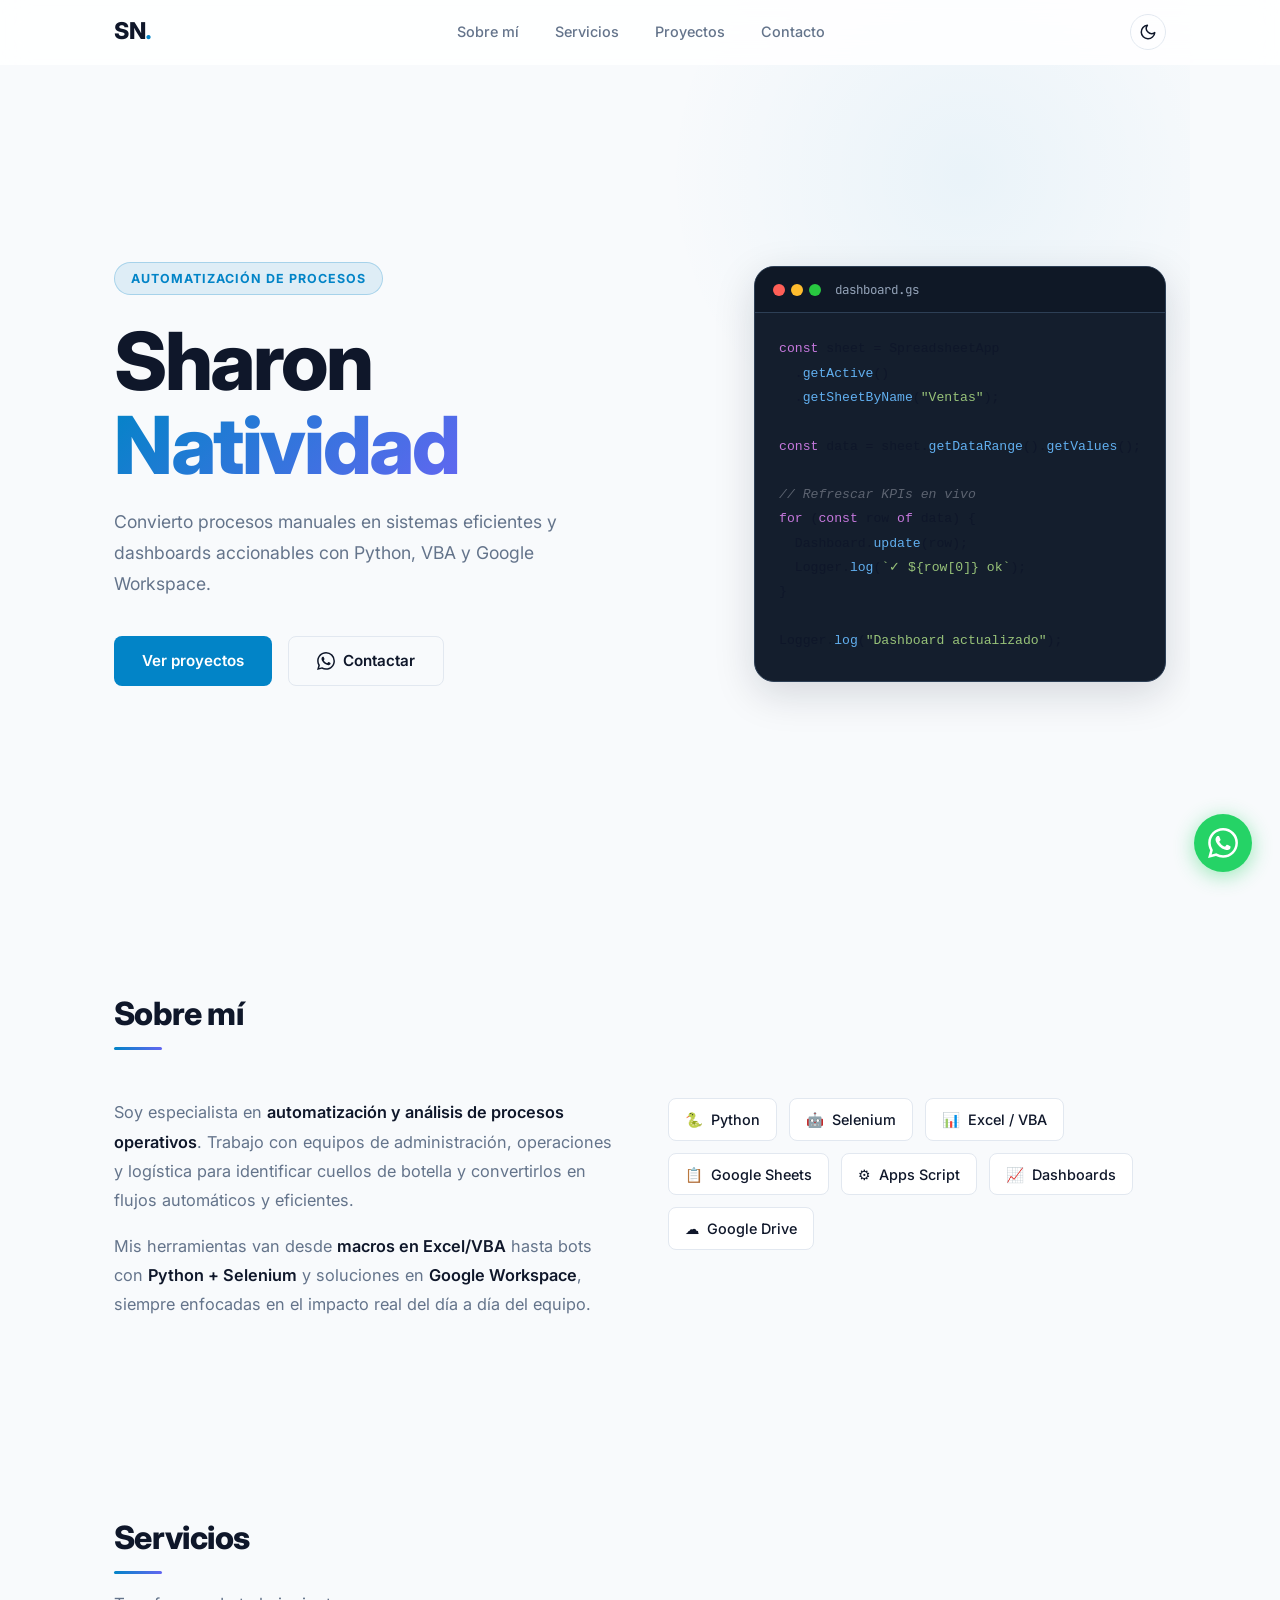
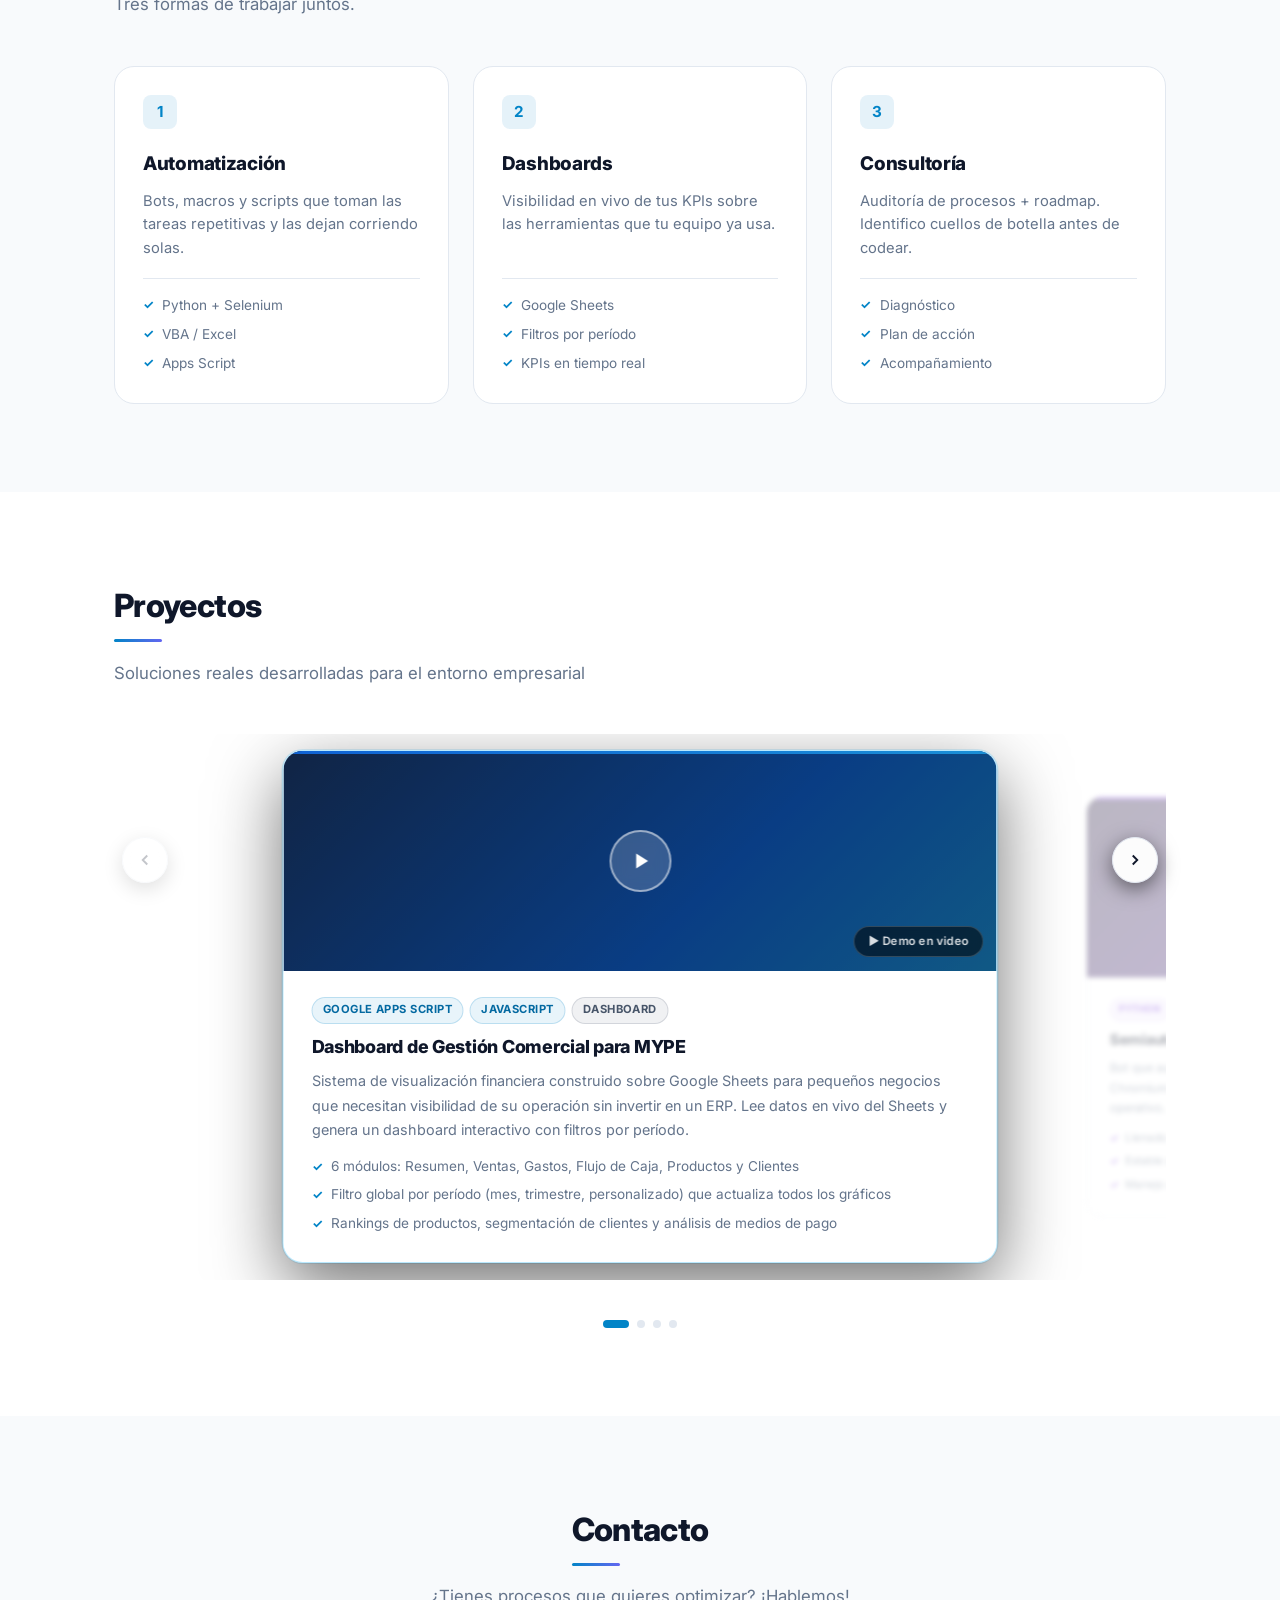
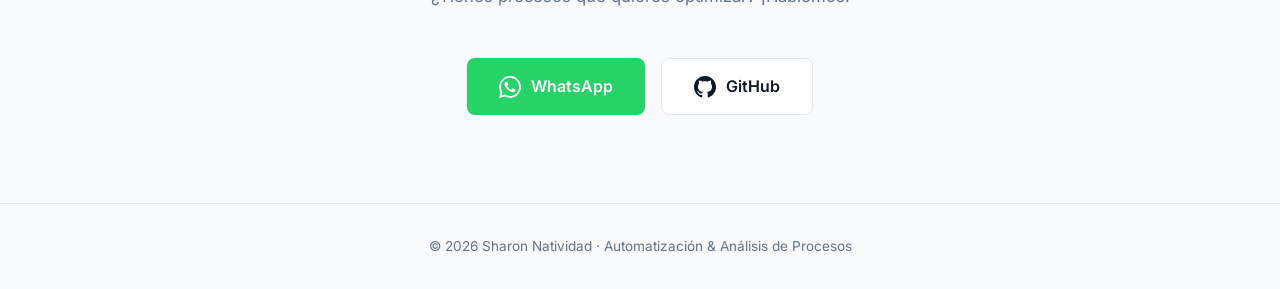
==== index.html @ 4c7e442c "Add light/dark theme toggle and compact 3-card services section - Theme toggle button in navbar with" ====
<!DOCTYPE html>
<html lang="es" data-theme="dark">

<head>
    <meta charset="UTF-8">
    <meta name="viewport" content="width=device-width, initial-scale=1.0">
    <meta name="description" content="Portafolio de Sharon Natividad – Automatización y Análisis de Procesos">
    <title>Sharon Natividad | Automatización &amp; Análisis de Procesos</title>
    <link rel="preconnect" href="https://fonts.googleapis.com">
    <link rel="preconnect" href="https://fonts.gstatic.com" crossorigin>
    <link
        href="https://fonts.googleapis.com/css2?family=Inter:wght@300;400;500;600;700;800&family=JetBrains+Mono:wght@400;500&display=swap"
        rel="stylesheet">
    <link rel="stylesheet" href="styles.css?v=6">
    <script>
        (function () {
            var saved = localStorage.getItem('theme');
            if (saved) document.documentElement.setAttribute('data-theme', saved);
            else if (window.matchMedia('(prefers-color-scheme: light)').matches)
                document.documentElement.setAttribute('data-theme', 'light');
        })();
    </script>
</head>

<body>

    <!-- ===== NAVBAR ===== -->
    <header class="navbar" id="navbar">
        <div class="nav-inner">
            <a href="#" class="nav-brand">SN<span class="accent">.</span></a>
            <nav class="nav-menu" id="navMenu">
                <a href="#sobre-mi" class="nav-link">Sobre mí</a>
                <a href="#servicios" class="nav-link">Servicios</a>
                <a href="#proyectos" class="nav-link">Proyectos</a>
                <a href="#contacto" class="nav-link">Contacto</a>
            </nav>
            <div class="nav-actions">
                <button class="theme-toggle" id="themeToggle" aria-label="Cambiar tema">
                    <svg class="icon-sun" width="18" height="18" viewBox="0 0 24 24" fill="none" stroke="currentColor" stroke-width="2" stroke-linecap="round" stroke-linejoin="round"><circle cx="12" cy="12" r="4"></circle><path d="M12 2v2M12 20v2M4.93 4.93l1.41 1.41M17.66 17.66l1.41 1.41M2 12h2M20 12h2M4.93 19.07l1.41-1.41M17.66 6.34l1.41-1.41"/></svg>
                    <svg class="icon-moon" width="18" height="18" viewBox="0 0 24 24" fill="none" stroke="currentColor" stroke-width="2" stroke-linecap="round" stroke-linejoin="round"><path d="M21 12.79A9 9 0 1 1 11.21 3 7 7 0 0 0 21 12.79z"/></svg>
                </button>
                <button class="nav-hamburger" id="navToggle" aria-label="Abrir menú">
                    <span></span><span></span><span></span>
                </button>
            </div>
        </div>
    </header>

    <!-- ===== HERO ===== -->
    <section class="hero" id="inicio">
        <div class="hero-bg-orb"></div>
        <div class="hero-left">
            <span class="hero-tag">Automatización de Procesos</span>
            <h1 class="hero-name">Sharon<br><span class="gradient-text">Natividad</span></h1>
            <p class="hero-subtitle">Convierto procesos manuales en sistemas eficientes y dashboards accionables
                con Python, VBA y Google Workspace.</p>
            <div class="hero-cta">
                <a href="#proyectos" class="btn btn-primary">Ver proyectos</a>
                <a href="https://wa.me/51949782397?text=Hola%20Sharon%2C%20vi%20tu%20portafolio%21"
                    class="btn btn-ghost" target="_blank" rel="noopener">
                    <svg class="btn-icon" viewBox="0 0 24 24" fill="currentColor">
                        <path
                            d="M17.472 14.382c-.297-.149-1.758-.867-2.03-.967-.273-.099-.471-.148-.67.15-.197.297-.767.966-.94 1.164-.173.199-.347.223-.644.075-.297-.15-1.255-.463-2.39-1.475-.883-.788-1.48-1.761-1.653-2.059-.173-.297-.018-.458.13-.606.134-.133.298-.347.446-.52.149-.174.198-.298.298-.497.099-.198.05-.371-.025-.52-.075-.149-.669-1.612-.916-2.207-.242-.579-.487-.5-.669-.51-.173-.008-.371-.01-.57-.01-.198 0-.52.074-.792.372-.272.297-1.04 1.016-1.04 2.479 0 1.462 1.065 2.875 1.213 3.074.149.198 2.096 3.2 5.077 4.487.709.306 1.262.489 1.694.625.712.227 1.36.195 1.871.118.571-.085 1.758-.719 2.006-1.413.248-.694.248-1.289.173-1.413-.074-.124-.272-.198-.57-.347m-5.421 7.403h-.004a9.87 9.87 0 01-5.031-1.378l-.361-.214-3.741.982.998-3.648-.235-.374a9.86 9.86 0 01-1.51-5.26c.001-5.45 4.436-9.884 9.888-9.884 2.64 0 5.122 1.03 6.988 2.898a9.825 9.825 0 012.893 6.994c-.003 5.45-4.437 9.884-9.885 9.884m8.413-18.297A11.815 11.815 0 0012.05 0C5.495 0 .16 5.335.157 11.892c0 2.096.547 4.142 1.588 5.945L.057 24l6.305-1.654a11.882 11.882 0 005.683 1.448h.005c6.554 0 11.89-5.335 11.893-11.893a11.821 11.821 0 00-3.48-8.413Z" />
                    </svg>
                    Contactar
                </a>
            </div>
        </div>
        <div class="hero-right">
            <div class="code-window">
                <div class="code-titlebar">
                    <div class="code-dots">
                        <span class="dot-red"></span>
                        <span class="dot-yellow"></span>
                        <span class="dot-green"></span>
                    </div>
                    <span class="code-fname">dashboard.gs</span>
                </div>
                <div class="code-body">
                    <pre><span class="c-kw">const</span> sheet = SpreadsheetApp
  .<span class="c-fn">getActive</span>()
  .<span class="c-fn">getSheetByName</span>(<span class="c-str">"Ventas"</span>);

<span class="c-kw">const</span> data = sheet.<span class="c-fn">getDataRange</span>().<span class="c-fn">getValues</span>();

<span class="c-cm">// Refrescar KPIs en vivo</span>
<span class="c-kw">for</span> (<span class="c-kw">const</span> row <span class="c-kw">of</span> data) {
  Dashboard.<span class="c-fn">update</span>(row);
  Logger.<span class="c-fn">log</span>(<span class="c-str">`✓ ${row[0]} ok`</span>);
}

Logger.<span class="c-fn">log</span>(<span class="c-str">"Dashboard actualizado"</span>);</pre>
                </div>
            </div>
        </div>
    </section>

    <!-- ===== SOBRE MÍ ===== -->
    <section class="section" id="sobre-mi">
        <div class="container">
            <h2 class="section-title">Sobre mí</h2>
            <div class="about-grid">
                <div class="about-text">
                    <p>
                        Soy especialista en <strong>automatización y análisis de procesos operativos</strong>.
                        Trabajo con equipos de administración, operaciones y logística para identificar
                        cuellos de botella y convertirlos en flujos automáticos y eficientes.
                    </p>
                    <p>
                        Mis herramientas van desde <strong>macros en Excel/VBA</strong> hasta bots con
                        <strong>Python + Selenium</strong> y soluciones en <strong>Google Workspace</strong>,
                        siempre enfocadas en el impacto real del día a día del equipo.
                    </p>
                </div>
                <div class="skills-list">
                    <div class="skill-badge"><span>🐍</span> Python</div>
                    <div class="skill-badge"><span>🤖</span> Selenium</div>
                    <div class="skill-badge"><span>📊</span> Excel / VBA</div>
                    <div class="skill-badge"><span>📋</span> Google Sheets</div>
                    <div class="skill-badge"><span>⚙️</span> Apps Script</div>
                    <div class="skill-badge"><span>📈</span> Dashboards</div>
                    <div class="skill-badge"><span>☁️</span> Google Drive</div>
                </div>
            </div>
        </div>
    </section>

    <!-- ===== SERVICIOS ===== -->
    <section class="section" id="servicios">
        <div class="container">
            <h2 class="section-title">Servicios</h2>
            <p class="section-sub">Tres formas de trabajar juntos.</p>
            <div class="services-grid">
                <article class="service-card">
                    <div class="service-num">1</div>
                    <h3>Automatización</h3>
                    <p>Bots, macros y scripts que toman las tareas repetitivas y las dejan corriendo solas.</p>
                    <ul class="service-list">
                        <li>Python + Selenium</li>
                        <li>VBA / Excel</li>
                        <li>Apps Script</li>
                    </ul>
                </article>
                <article class="service-card">
                    <div class="service-num">2</div>
                    <h3>Dashboards</h3>
                    <p>Visibilidad en vivo de tus KPIs sobre las herramientas que tu equipo ya usa.</p>
                    <ul class="service-list">
                        <li>Google Sheets</li>
                        <li>Filtros por período</li>
                        <li>KPIs en tiempo real</li>
                    </ul>
                </article>
                <article class="service-card">
                    <div class="service-num">3</div>
                    <h3>Consultoría</h3>
                    <p>Auditoría de procesos + roadmap. Identifico cuellos de botella antes de codear.</p>
                    <ul class="service-list">
                        <li>Diagnóstico</li>
                        <li>Plan de acción</li>
                        <li>Acompañamiento</li>
                    </ul>
                </article>
            </div>
        </div>
    </section>

    <!-- ===== PROYECTOS ===== -->
    <section class="section section-alt" id="proyectos">
        <div class="container">
            <h2 class="section-title">Proyectos</h2>
            <p class="section-sub">Soluciones reales desarrolladas para el entorno empresarial</p>

            <div class="carousel-wrapper">
                <div class="carousel-viewport">
                    <div class="carousel-track" id="carouselTrack">

                        <!-- Proyecto 1: Dashboard de Gestión — Café Aroma -->
                        <article class="project-card accent-blue">
                            <div class="card-thumb thumb-1" data-video="assets/demo-cafe-aroma.mp4">
                                <div class="card-thumb-overlay">
                                    <div class="play-circle">
                                        <svg viewBox="0 0 24 24" fill="white" width="26" height="26"><path d="M8 5v14l11-7z"/></svg>
                                    </div>
                                </div>
                                <span class="demo-badge">▶ Demo en video</span>
                            </div>
                            <div class="card-body">
                                <div class="card-tags">
                                    <span class="tag t-blue">Google Apps Script</span>
                                    <span class="tag t-blue">JavaScript</span>
                                    <span class="tag t-gray">Dashboard</span>
                                </div>
                                <h3>Dashboard de Gestión Comercial para MYPE</h3>
                                <p>Sistema de visualización financiera construido sobre Google Sheets para pequeños negocios que necesitan visibilidad de su operación sin invertir en un ERP. Lee datos en vivo del Sheets y genera un dashboard interactivo con filtros por período.</p>
                                <ul class="card-list">
                                    <li>6 módulos: Resumen, Ventas, Gastos, Flujo de Caja, Productos y Clientes</li>
                                    <li>Filtro global por período (mes, trimestre, personalizado) que actualiza todos los gráficos</li>
                                    <li>Rankings de productos, segmentación de clientes y análisis de medios de pago</li>
                                </ul>
                            </div>
                        </article>

                        <!-- Proyecto 2: Selenium Guías de Remisión -->
                        <article class="project-card accent-purple">
                            <div class="card-thumb thumb-2" data-video="assets/demo-selenium.mp4">
                                <div class="card-thumb-overlay">
                                    <div class="play-circle">
                                        <svg viewBox="0 0 24 24" fill="white" width="26" height="26">
                                            <path d="M8 5v14l11-7z" />
                                        </svg>
                                    </div>
                                </div>
                                <span class="demo-badge">▶ Demo en video</span>
                            </div>
                            <div class="card-body">
                                <div class="card-tags">
                                    <span class="tag t-purple">Python</span>
                                    <span class="tag t-purple">Selenium</span>
                                    <span class="tag t-gray">Chromium</span>
                                </div>
                                <h3>Semiautomatización de Guías de Remisión</h3>
                                <p>Bot que automatiza el llenado masivo de items en las guías de remisión en el portal
                                    eFact. Usa Chromium en lugar de Chrome para mantener estabilidad ante
                                    actualizaciones del sistema operativo.</p>
                                <ul class="card-list">
                                    <li>Llenado masivo de items desde archivo de datos con limpieza de datos previa</li>
                                    <li>Estable ante actualizaciones del SO</li>
                                    <li>Manejo automático de errores y reintentos</li>
                                </ul>
                            </div>
                        </article>

                        <!-- Proyecto 3: Caja Chica Operaciones -->
                        <article class="project-card accent-green">
                            <div class="card-thumb thumb-3" data-video="assets/demo-cajachica.mp4">
                                <div class="card-thumb-overlay">
                                    <div class="play-circle">
                                        <svg viewBox="0 0 24 24" fill="white" width="26" height="26">
                                            <path d="M8 5v14l11-7z" />
                                        </svg>
                                    </div>
                                </div>
                                <span class="demo-badge">▶ Demo en video</span>
                            </div>
                            <div class="card-body">
                                <div class="card-tags">
                                    <span class="tag t-green">Google Sheets</span>
                                    <span class="tag t-green">Apps Script</span>
                                    <span class="tag t-green">Drive</span>
                                </div>
                                <h3>Caja Chica Operaciones — Gestión de Fotos</h3>
                                <p>Solución en Google Sheets que permite al asistente subir comprobantes fotográficos
                                    directamente desde la planilla. Reemplazó la búsqueda manual en WhatsApp por acceso
                                    directo a Drive corporativo.</p>
                                <ul class="card-list">
                                    <li>Eliminó la búsqueda manual en WhatsApp</li>
                                    <li>Fotos organizadas por línea de negocio en Drive</li>
                                    <li>Estado automático: Completo / Con fotos</li>
                                </ul>
                            </div>
                        </article>

                        <!-- Proyecto 4: Asignación de Combustible -->
                        <article class="project-card accent-orange">
                            <div class="card-thumb thumb-4" data-video="assets/demo-combustible.mp4">
                                <div class="card-thumb-overlay">
                                    <div class="play-circle">
                                        <svg viewBox="0 0 24 24" fill="white" width="26" height="26">
                                            <path d="M8 5v14l11-7z" />
                                        </svg>
                                    </div>
                                </div>
                                <span class="demo-badge">▶ Demo en video</span>
                            </div>
                            <div class="card-body">
                                <div class="card-tags">
                                    <span class="tag t-orange">VBA</span>
                                    <span class="tag t-orange">Excel</span>
                                    <span class="tag t-gray">Macro</span>
                                </div>
                                <h3>Asignación de Combustible por Negocio</h3>
                                <p>Macro Excel para la gestión de combustible de flota. El asistente registra los viajes
                                    por vehículo (MINIVAN / CAMIÓN), cierra el corte y el sistema distribuye el costo
                                    entre negocios automáticamente.</p>
                                <ul class="card-list">
                                    <li>Gestión de cortes por vehículo</li>
                                    <li>Distribución automática de costos por negocio</li>
                                    <li>Panel de edición e historial de cortes</li>
                                </ul>
                            </div>
                        </article>

                    </div>
                </div>

                <button class="carousel-btn" id="carouselPrev" aria-label="Proyecto anterior">
                    <svg viewBox="0 0 24 24" fill="none" stroke="currentColor" stroke-width="2.5" width="18"
                        height="18">
                        <path d="M15 18l-6-6 6-6" />
                    </svg>
                </button>
                <button class="carousel-btn" id="carouselNext" aria-label="Proyecto siguiente">
                    <svg viewBox="0 0 24 24" fill="none" stroke="currentColor" stroke-width="2.5" width="18"
                        height="18">
                        <path d="M9 18l6-6-6-6" />
                    </svg>
                </button>

                <div class="carousel-dots" id="carouselDots">
                    <button class="dot" data-index="0" aria-label="Proyecto 1"></button>
                    <button class="dot" data-index="1" aria-label="Proyecto 2"></button>
                    <button class="dot" data-index="2" aria-label="Proyecto 3"></button>
                    <button class="dot" data-index="3" aria-label="Proyecto 4"></button>
                </div>
            </div>
        </div>
    </section>

    <!-- ===== CONTACTO ===== -->
    <section class="section" id="contacto">
        <div class="container contact-container">
            <h2 class="section-title">Contacto</h2>
            <p class="section-sub">¿Tienes procesos que quieres optimizar? ¡Hablemos!</p>
            <div class="contact-btns">
                <a href="https://wa.me/51949782397?text=Hola%20Sharon%2C%20vi%20tu%20portafolio%20y%20me%20interesa%20hablar%20contigo"
                    class="btn btn-wa" target="_blank" rel="noopener">
                    <svg viewBox="0 0 24 24" fill="currentColor" width="22" height="22">
                        <path
                            d="M17.472 14.382c-.297-.149-1.758-.867-2.03-.967-.273-.099-.471-.148-.67.15-.197.297-.767.966-.94 1.164-.173.199-.347.223-.644.075-.297-.15-1.255-.463-2.39-1.475-.883-.788-1.48-1.761-1.653-2.059-.173-.297-.018-.458.13-.606.134-.133.298-.347.446-.52.149-.174.198-.298.298-.497.099-.198.05-.371-.025-.52-.075-.149-.669-1.612-.916-2.207-.242-.579-.487-.5-.669-.51-.173-.008-.371-.01-.57-.01-.198 0-.52.074-.792.372-.272.297-1.04 1.016-1.04 2.479 0 1.462 1.065 2.875 1.213 3.074.149.198 2.096 3.2 5.077 4.487.709.306 1.262.489 1.694.625.712.227 1.36.195 1.871.118.571-.085 1.758-.719 2.006-1.413.248-.694.248-1.289.173-1.413-.074-.124-.272-.198-.57-.347m-5.421 7.403h-.004a9.87 9.87 0 01-5.031-1.378l-.361-.214-3.741.982.998-3.648-.235-.374a9.86 9.86 0 01-1.51-5.26c.001-5.45 4.436-9.884 9.888-9.884 2.64 0 5.122 1.03 6.988 2.898a9.825 9.825 0 012.893 6.994c-.003 5.45-4.437 9.884-9.885 9.884m8.413-18.297A11.815 11.815 0 0012.05 0C5.495 0 .16 5.335.157 11.892c0 2.096.547 4.142 1.588 5.945L.057 24l6.305-1.654a11.882 11.882 0 005.683 1.448h.005c6.554 0 11.89-5.335 11.893-11.893a11.821 11.821 0 00-3.48-8.413Z" />
                    </svg>
                    WhatsApp
                </a>
                <a href="https://github.com/SharonNatize" class="btn btn-gh" target="_blank" rel="noopener">
                    <svg viewBox="0 0 24 24" fill="currentColor" width="22" height="22">
                        <path
                            d="M12 0c-6.626 0-12 5.373-12 12 0 5.302 3.438 9.8 8.207 11.387.599.111.793-.261.793-.577v-2.234c-3.338.726-4.033-1.416-4.033-1.416-.546-1.387-1.333-1.756-1.333-1.756-1.089-.745.083-.729.083-.729 1.205.084 1.839 1.237 1.839 1.237 1.07 1.834 2.807 1.304 3.492.997.107-.775.418-1.305.762-1.604-2.665-.305-5.467-1.334-5.467-5.931 0-1.311.469-2.381 1.236-3.221-.124-.303-.535-1.524.117-3.176 0 0 1.008-.322 3.301 1.23.957-.266 1.983-.399 3.003-.404 1.02.005 2.047.138 3.006.404 2.291-1.552 3.297-1.23 3.297-1.23.653 1.653.242 2.874.118 3.176.77.84 1.235 1.911 1.235 3.221 0 4.609-2.807 5.624-5.479 5.921.43.372.823 1.102.823 2.222v3.293c0 .319.192.694.801.576 4.765-1.589 8.199-6.086 8.199-11.386 0-6.627-5.373-12-12-12z" />
                    </svg>
                    GitHub
                </a>
            </div>
        </div>
    </section>

    <!-- ===== FOOTER ===== -->
    <footer class="footer">
        <p>© <span id="year"></span> Sharon Natividad · Automatización &amp; Análisis de Procesos</p>
    </footer>

    <!-- ===== WHATSAPP FLOTANTE ===== -->
    <a class="wa-float" href="https://wa.me/51949782397?text=Hola%20Sharon%2C%20vi%20tu%20portafolio%21" target="_blank"
        rel="noopener" aria-label="Contactar por WhatsApp">
        <svg viewBox="0 0 24 24" fill="white" width="30" height="30">
            <path
                d="M17.472 14.382c-.297-.149-1.758-.867-2.03-.967-.273-.099-.471-.148-.67.15-.197.297-.767.966-.94 1.164-.173.199-.347.223-.644.075-.297-.15-1.255-.463-2.39-1.475-.883-.788-1.48-1.761-1.653-2.059-.173-.297-.018-.458.13-.606.134-.133.298-.347.446-.52.149-.174.198-.298.298-.497.099-.198.05-.371-.025-.52-.075-.149-.669-1.612-.916-2.207-.242-.579-.487-.5-.669-.51-.173-.008-.371-.01-.57-.01-.198 0-.52.074-.792.372-.272.297-1.04 1.016-1.04 2.479 0 1.462 1.065 2.875 1.213 3.074.149.198 2.096 3.2 5.077 4.487.709.306 1.262.489 1.694.625.712.227 1.36.195 1.871.118.571-.085 1.758-.719 2.006-1.413.248-.694.248-1.289.173-1.413-.074-.124-.272-.198-.57-.347m-5.421 7.403h-.004a9.87 9.87 0 01-5.031-1.378l-.361-.214-3.741.982.998-3.648-.235-.374a9.86 9.86 0 01-1.51-5.26c.001-5.45 4.436-9.884 9.888-9.884 2.64 0 5.122 1.03 6.988 2.898a9.825 9.825 0 012.893 6.994c-.003 5.45-4.437 9.884-9.885 9.884m8.413-18.297A11.815 11.815 0 0012.05 0C5.495 0 .16 5.335.157 11.892c0 2.096.547 4.142 1.588 5.945L.057 24l6.305-1.654a11.882 11.882 0 005.683 1.448h.005c6.554 0 11.89-5.335 11.893-11.893a11.821 11.821 0 00-3.48-8.413Z" />
        </svg>
    </a>

    <!-- ===== MODAL DEMO ===== -->
    <div class="modal-overlay" id="demoModal" role="dialog" aria-modal="true" aria-label="Demo del proyecto">
        <div class="modal-inner">
            <button class="modal-close" id="modalClose" aria-label="Cerrar">
                <svg viewBox="0 0 24 24" fill="none" stroke="currentColor" stroke-width="2.5" width="18" height="18">
                    <path d="M18 6L6 18M6 6l12 12" />
                </svg>
            </button>
            <video class="modal-video" id="modalVideo" controls></video>
        </div>
    </div>

    <script src="script.js?v=6"></script>
</body>

</html>
---- styles.css ----
/* ===========================================
   SHARON NATIVIDAD · PORTFOLIO
   styles.css · v2 · Peek Carousel mejorado
   =========================================== */

:root {
    --bg:         #0f172a;
    --bg-alt:     #0d1424;
    --surface:    #1e293b;
    --surface2:   #263547;
    --border:     #2d3f55;
    --text:       #f1f5f9;
    --text-muted: #94a3b8;
    --accent:     #38bdf8;
    --accent2:    #818cf8;
    --green:      #4ade80;
    --orange:     #fb923c;
    --wa:         #25D366;
    --radius:     12px;
    --radius-lg:  20px;
    --shadow:     0 4px 24px rgba(0, 0, 0, .4);
    --transition: 0.25s ease;
}

[data-theme="light"] {
    --bg:         #f8fafc;
    --bg-alt:     #ffffff;
    --surface:    #ffffff;
    --surface2:   #f1f5f9;
    --border:     #e2e8f0;
    --text:       #0f172a;
    --text-muted: #64748b;
    --accent:     #0284c7;
    --accent2:    #6366f1;
    --green:      #16a34a;
    --orange:     #ea580c;
    --shadow:     0 4px 24px rgba(15, 23, 42, .08);
}

html { transition: background-color 0.3s ease, color 0.3s ease; }

*, *::before, *::after { box-sizing: border-box; margin: 0; padding: 0; }
html { scroll-behavior: smooth; font-size: 16px; }
body { font-family: 'Inter', system-ui, -apple-system, sans-serif; background: var(--bg); color: var(--text); line-height: 1.6; overflow-x: hidden; }
a { text-decoration: none; color: inherit; }
ul { list-style: none; }
img, svg { display: block; }

/* ===== UTILITIES ===== */
.container { max-width: 1100px; margin: 0 auto; padding: 0 1.5rem; }
.section { padding: 5.5rem 0; }
.section-alt { background: var(--bg-alt); }
.section-title { font-size: clamp(1.6rem, 3vw, 2rem); font-weight: 800; letter-spacing: -0.02em; display: inline-block; margin-bottom: 0.5rem; }
.section-title::after { content: ''; display: block; width: 48px; height: 3px; background: linear-gradient(90deg, var(--accent), var(--accent2)); border-radius: 2px; margin-top: 0.5rem; }
.section-sub { color: var(--text-muted); font-size: 1.05rem; margin-top: 0.6rem; margin-bottom: 3rem; }
.accent { color: var(--accent); }
.gradient-text { background: linear-gradient(135deg, var(--accent) 0%, var(--accent2) 100%); -webkit-background-clip: text; -webkit-text-fill-color: transparent; background-clip: text; }

/* ===== BUTTONS ===== */
.btn { display: inline-flex; align-items: center; gap: 0.5rem; padding: 0.75rem 1.75rem; border-radius: 8px; font-weight: 600; font-size: 0.95rem; cursor: pointer; border: none; transition: all var(--transition); white-space: nowrap; }
.btn-primary { background: var(--accent); color: #0f172a; }
.btn-primary:hover { background: #7dd3fc; transform: translateY(-2px); box-shadow: 0 8px 24px rgba(56, 189, 248, 0.3); }
.btn-ghost { background: transparent; color: var(--text); border: 1.5px solid var(--border); }
.btn-ghost:hover { border-color: var(--accent); color: var(--accent); transform: translateY(-2px); }
.btn-icon { width: 18px; height: 18px; flex-shrink: 0; }
.btn-wa { background: var(--wa); color: #fff; padding: 0.9rem 2rem; font-size: 1rem; gap: 0.6rem; }
.btn-wa:hover { background: #1dba5a; transform: translateY(-2px); box-shadow: 0 8px 24px rgba(37, 211, 102, 0.35); }
.btn-gh { background: var(--surface); color: var(--text); border: 1.5px solid var(--border); padding: 0.9rem 2rem; font-size: 1rem; gap: 0.6rem; }
.btn-gh:hover { border-color: var(--text-muted); transform: translateY(-2px); }

/* ===== NAVBAR ===== */
.navbar { position: fixed; top: 0; left: 0; right: 0; z-index: 100; background: rgba(15, 23, 42, 0.8); backdrop-filter: blur(14px); -webkit-backdrop-filter: blur(14px); border-bottom: 1px solid transparent; transition: border-color var(--transition), box-shadow var(--transition); }
.navbar.scrolled { border-bottom-color: var(--border); box-shadow: 0 2px 24px rgba(0, 0, 0, .35); }
.nav-inner { max-width: 1100px; margin: 0 auto; padding: 0 1.5rem; height: 64px; display: flex; align-items: center; justify-content: space-between; }
.nav-brand { font-size: 1.45rem; font-weight: 800; letter-spacing: -0.5px; }
.nav-menu { display: flex; gap: 2.25rem; }
.nav-link { font-size: 0.9rem; font-weight: 500; color: var(--text-muted); position: relative; transition: color var(--transition); }
.nav-link::after { content: ''; position: absolute; bottom: -4px; left: 0; width: 0; height: 2px; background: var(--accent); border-radius: 2px; transition: width var(--transition); }
.nav-link:hover { color: var(--text); }
.nav-link:hover::after { width: 100%; }
.nav-hamburger { display: none; flex-direction: column; gap: 5px; background: none; border: none; cursor: pointer; padding: 4px; }
.nav-hamburger span { display: block; width: 24px; height: 2px; background: var(--text); border-radius: 2px; transition: all var(--transition); }
.nav-actions { display: flex; align-items: center; gap: 0.65rem; }
.theme-toggle { width: 36px; height: 36px; border-radius: 50%; background: transparent; border: 1px solid var(--border); color: var(--text); cursor: pointer; display: grid; place-items: center; transition: all var(--transition); padding: 0; }
.theme-toggle:hover { border-color: var(--accent); color: var(--accent); background: var(--surface2); }
.theme-toggle .icon-moon { display: none; }
[data-theme="light"] .theme-toggle .icon-sun { display: none; }
[data-theme="light"] .theme-toggle .icon-moon { display: block; }

/* ===== HERO ===== */
.hero { position: relative; min-height: 100vh; display: flex; align-items: center; gap: 3.5rem; padding: 7rem 1.5rem 4rem; max-width: 1100px; margin: 0 auto; overflow: hidden; }
.hero-bg-orb { position: absolute; top: -150px; right: -100px; width: 650px; height: 650px; border-radius: 50%; background: radial-gradient(circle, rgba(56, 189, 248, 0.07) 0%, transparent 65%); pointer-events: none; z-index: 0; }
.hero-left { flex: 1; min-width: 0; position: relative; z-index: 1; }
.hero-tag { display: inline-block; background: rgba(56, 189, 248, 0.1); color: var(--accent); border: 1px solid rgba(56, 189, 248, 0.22); border-radius: 100px; padding: 0.35rem 1rem; font-size: 0.78rem; font-weight: 700; letter-spacing: 0.08em; text-transform: uppercase; margin-bottom: 1.5rem; }
.hero-name { font-size: clamp(2.8rem, 7vw, 5rem); font-weight: 800; line-height: 1.05; letter-spacing: -0.03em; margin-bottom: 1.25rem; }
.hero-subtitle { font-size: 1.1rem; color: var(--text-muted); max-width: 460px; line-height: 1.75; margin-bottom: 2.25rem; }
.hero-cta { display: flex; gap: 1rem; flex-wrap: wrap; }
.hero-right { flex: 0 0 400px; position: relative; z-index: 1; }

/* ===== CODE WINDOW ===== */
.code-window { background: #141e2d; border: 1px solid var(--border); border-radius: var(--radius-lg); overflow: hidden; box-shadow: var(--shadow), 0 0 80px rgba(56, 189, 248, 0.05); font-family: 'JetBrains Mono', 'Courier New', monospace; animation: float 5s ease-in-out infinite; }
@keyframes float { 0%, 100% { transform: translateY(0); } 50% { transform: translateY(-8px); } }
.code-titlebar { display: flex; align-items: center; gap: 0.5rem; padding: 0.8rem 1.1rem; background: #0f1826; border-bottom: 1px solid var(--border); }
.code-dots { display: flex; gap: 6px; }
.dot-red    { width: 12px; height: 12px; border-radius: 50%; background: #ff5f57; }
.dot-yellow { width: 12px; height: 12px; border-radius: 50%; background: #febc2e; }
.dot-green  { width: 12px; height: 12px; border-radius: 50%; background: #28c840; }
.code-fname { margin-left: 0.4rem; font-size: 0.78rem; color: var(--text-muted); }
.code-body { padding: 1.5rem 1.5rem 1.75rem; font-size: 0.82rem; line-height: 1.85; overflow-x: auto; }
.code-body pre { white-space: pre; }
.c-kw  { color: #c678dd; }
.c-str { color: #98c379; }
.c-cm  { color: #5c6370; font-style: italic; }
.c-fn  { color: #61afef; }

/* ===== ABOUT ===== */
.about-grid { display: grid; grid-template-columns: 1fr 1fr; gap: 3.5rem; align-items: start; margin-top: 2.5rem; }
.about-text p { color: var(--text-muted); font-size: 1.02rem; line-height: 1.8; margin-bottom: 1rem; }
.about-text strong { color: var(--text); font-weight: 600; }
.skills-list { display: flex; flex-wrap: wrap; gap: 0.75rem; align-content: flex-start; }
.skill-badge { display: flex; align-items: center; gap: 0.5rem; background: var(--surface); border: 1px solid var(--border); border-radius: 8px; padding: 0.55rem 1rem; font-size: 0.9rem; font-weight: 500; transition: all var(--transition); cursor: default; }
.skill-badge:hover { border-color: var(--accent); background: rgba(56, 189, 248, 0.07); transform: translateY(-2px); }

/* ===== SERVICES ===== */
.services-grid { display: grid; grid-template-columns: repeat(3, 1fr); gap: 1.5rem; margin-top: 2.5rem; }
.service-card { background: var(--surface); border: 1px solid var(--border); border-radius: var(--radius-lg); padding: 1.75rem; display: flex; flex-direction: column; gap: 0.7rem; transition: border-color var(--transition), transform var(--transition); }
.service-card:hover { border-color: var(--accent); transform: translateY(-3px); }
.service-num { width: 34px; height: 34px; background: rgba(56, 189, 248, 0.13); color: var(--accent); border-radius: 8px; display: grid; place-items: center; font-weight: 700; font-size: 0.95rem; margin-bottom: 0.5rem; }
.service-card h3 { font-size: 1.18rem; font-weight: 800; letter-spacing: -0.015em; color: var(--text); }
.service-card > p { color: var(--text-muted); font-size: 0.92rem; line-height: 1.6; margin-bottom: 0.4rem; }
.service-list { display: flex; flex-direction: column; gap: 0.45rem; padding-top: 1rem; border-top: 1px solid var(--border); margin-top: auto; }
.service-list li { font-size: 0.85rem; color: var(--text-muted); padding-left: 1.2rem; position: relative; }
.service-list li::before { content: '✓'; position: absolute; left: 0; color: var(--accent); font-size: 0.78rem; font-weight: 700; }

/* ===========================================
   PEEK CAROUSEL v2 — más dramático
   =========================================== */
.carousel-wrapper { position: relative; padding-bottom: 3rem; }
.carousel-viewport { overflow: hidden; padding: 1rem 0; }
.carousel-track { display: flex; gap: 1.5rem; transition: transform 0.5s cubic-bezier(0.4, 0, 0.2, 1); will-change: transform; }

.carousel-btn {
    position: absolute;
    top: calc(1rem + 110px);
    transform: translateY(-50%);
    z-index: 10;
    width: 46px;
    height: 46px;
    border-radius: 50%;
    background: rgba(30, 41, 59, 0.9);
    backdrop-filter: blur(10px);
    -webkit-backdrop-filter: blur(10px);
    border: 1.5px solid var(--border);
    color: var(--text);
    cursor: pointer;
    display: flex;
    align-items: center;
    justify-content: center;
    transition: all var(--transition);
    box-shadow: 0 6px 20px rgba(0, 0, 0, 0.5);
}
.carousel-btn:hover {
    border-color: var(--accent);
    color: var(--accent);
    background: rgba(56, 189, 248, 0.12);
    transform: translateY(-50%) scale(1.08);
}
.carousel-btn:disabled { opacity: 0.25; cursor: default; pointer-events: none; }
#carouselPrev { left: 0.5rem; }
#carouselNext { right: 0.5rem; }

.carousel-dots { position: absolute; bottom: 0; left: 50%; transform: translateX(-50%); display: flex; gap: 0.5rem; align-items: center; }
.dot { width: 8px; height: 8px; border-radius: 50%; border: none; background: var(--border); cursor: pointer; padding: 0; transition: all var(--transition); }
.dot.active { background: var(--accent); width: 26px; border-radius: 4px; }

/* ===== PROJECT CARD — peek effect marcado ===== */
.project-card {
    background: var(--surface);
    border: 1px solid var(--border);
    border-radius: var(--radius-lg);
    overflow: hidden;
    display: flex;
    flex-direction: column;
    position: relative;
    flex: 0 0 68%;
    opacity: 0.3;
    transform: scale(0.82);
    filter: blur(3px);
    cursor: pointer;
    transition: opacity 0.5s ease, transform 0.5s ease, filter 0.5s ease,
                border-color var(--transition), box-shadow var(--transition);
}
.project-card.is-active {
    opacity: 1;
    transform: scale(1);
    filter: none;
    cursor: default;
}
.project-card.is-active.accent-blue   { box-shadow: 0 24px 70px rgba(0,0,0,0.55), 0 0 0 1px rgba(56,189,248,0.18);  border-color: rgba(56,189,248,0.35); }
.project-card.is-active.accent-purple { box-shadow: 0 24px 70px rgba(0,0,0,0.55), 0 0 0 1px rgba(167,139,250,0.18); border-color: rgba(167,139,250,0.35); }
.project-card.is-active.accent-green  { box-shadow: 0 24px 70px rgba(0,0,0,0.55), 0 0 0 1px rgba(74,222,128,0.18);  border-color: rgba(74,222,128,0.35); }
.project-card.is-active.accent-orange { box-shadow: 0 24px 70px rgba(0,0,0,0.55), 0 0 0 1px rgba(251,146,60,0.18);  border-color: rgba(251,146,60,0.35); }

.project-card::before {
    content: '';
    position: absolute;
    top: 0; left: 0; right: 0;
    height: 3px;
    z-index: 2;
    border-radius: var(--radius-lg) var(--radius-lg) 0 0;
}
.accent-blue::before   { background: linear-gradient(90deg, #0f62d4, #1a8fd6); }
.accent-purple::before { background: linear-gradient(90deg, #6d28d9, #9333ea); }
.accent-green::before  { background: linear-gradient(90deg, #16a34a, #22c55e); }
.accent-orange::before { background: linear-gradient(90deg, #c2410c, #ea580c); }

/* ===== CARD THUMBNAIL ===== */
.card-thumb { position: relative; height: 220px; overflow: hidden; cursor: pointer; flex-shrink: 0; }
.thumb-1 { background: linear-gradient(135deg, #1a3a6e 0%, #0f62d4 60%, #1a8fd6 100%); }
.thumb-2 { background: linear-gradient(135deg, #2a1755 0%, #6d28d9 60%, #9333ea 100%); }
.thumb-3 { background: linear-gradient(135deg, #0d3d22 0%, #16a34a 60%, #22c55e 100%); }
.thumb-4 { background: linear-gradient(135deg, #431200 0%, #c2410c 60%, #ea580c 100%); }

.card-thumb-video { width: 100%; height: 100%; object-fit: cover; display: block; position: absolute; inset: 0; }
.card-thumb-overlay { position: absolute; inset: 0; display: flex; align-items: center; justify-content: center; background: rgba(0, 0, 0, 0.38); transition: background var(--transition); z-index: 1; }
.card-thumb:hover .card-thumb-overlay { background: rgba(0, 0, 0, 0.2); }
.play-circle { width: 62px; height: 62px; border-radius: 50%; background: rgba(255,255,255,0.18); backdrop-filter: blur(8px); -webkit-backdrop-filter: blur(8px); border: 2px solid rgba(255,255,255,0.5); display: flex; align-items: center; justify-content: center; transition: all var(--transition); }
.card-thumb:hover .play-circle { background: rgba(255,255,255,0.3); transform: scale(1.12); }

.demo-badge {
    position: absolute;
    bottom: 0.85rem;
    right: 0.85rem;
    background: rgba(0, 0, 0, 0.55);
    backdrop-filter: blur(8px);
    -webkit-backdrop-filter: blur(8px);
    border: 1px solid rgba(255, 255, 255, 0.18);
    border-radius: 100px;
    padding: 0.35rem 0.85rem;
    font-size: 0.72rem;
    color: rgba(255, 255, 255, 0.85);
    font-weight: 600;
    z-index: 2;
    letter-spacing: 0.02em;
}

/* ===== CARD BODY ===== */
.card-body { padding: 1.6rem 1.75rem 1.75rem; display: flex; flex-direction: column; gap: 0.7rem; flex: 1; }
.card-tags { display: flex; flex-wrap: wrap; gap: 0.4rem; }
.tag { font-size: 0.7rem; font-weight: 700; padding: 0.22rem 0.65rem; border-radius: 100px; letter-spacing: 0.04em; text-transform: uppercase; }
.t-blue   { background: rgba(56,189,248,.13);  color: #7dd3fc; border: 1px solid rgba(56,189,248,.22); }
.t-purple { background: rgba(129,140,248,.13); color: #a5b4fc; border: 1px solid rgba(129,140,248,.22); }
.t-green  { background: rgba(74,222,128,.1);   color: #86efac; border: 1px solid rgba(74,222,128,.18); }
.t-orange { background: rgba(251,146,60,.1);   color: #fdba74; border: 1px solid rgba(251,146,60,.18); }
.t-gray   { background: rgba(148,163,184,.09); color: #cbd5e1; border: 1px solid rgba(148,163,184,.18); }

.card-body h3 { font-size: 1.12rem; font-weight: 800; line-height: 1.3; color: var(--text); letter-spacing: -0.015em; }
.card-body p { color: var(--text-muted); font-size: 0.9rem; line-height: 1.7; }
.card-list { display: flex; flex-direction: column; gap: 0.4rem; margin-top: 0.15rem; }
.card-list li { font-size: 0.85rem; color: var(--text-muted); padding-left: 1.2rem; position: relative; }
.card-list li::before { content: '✓'; position: absolute; left: 0; color: var(--accent); font-size: 0.78rem; font-weight: 700; top: 1px; }
.accent-purple .card-list li::before { color: #a78bfa; }
.accent-green  .card-list li::before { color: #4ade80; }
.accent-orange .card-list li::before { color: #fb923c; }

/* ===== MODAL ===== */
.modal-overlay { position: fixed; inset: 0; z-index: 200; background: rgba(0,0,0,0.88); backdrop-filter: blur(10px); -webkit-backdrop-filter: blur(10px); display: flex; align-items: center; justify-content: center; padding: 1.5rem; opacity: 0; pointer-events: none; transition: opacity 0.28s ease; }
.modal-overlay.open { opacity: 1; pointer-events: all; }
.modal-inner { position: relative; width: 100%; max-width: 960px; border-radius: var(--radius-lg); overflow: hidden; box-shadow: 0 30px 90px rgba(0,0,0,0.75); background: #000; transform: scale(0.96); transition: transform 0.3s ease; }
.modal-overlay.open .modal-inner { transform: scale(1); }
.modal-video { width: 100%; display: block; max-height: 82vh; }
.modal-close { position: absolute; top: 0.75rem; right: 0.75rem; z-index: 10; background: rgba(0,0,0,0.7); border: none; border-radius: 50%; width: 40px; height: 40px; cursor: pointer; display: flex; align-items: center; justify-content: center; color: #fff; transition: background var(--transition); }
.modal-close:hover { background: rgba(0,0,0,0.95); }

/* ===== CONTACT / FOOTER / WA ===== */
.contact-container { text-align: center; }
.contact-btns { display: flex; gap: 1rem; justify-content: center; flex-wrap: wrap; }
.footer { text-align: center; padding: 2rem 1.5rem; color: var(--text-muted); font-size: 0.85rem; border-top: 1px solid var(--border); }
.wa-float { position: fixed; bottom: 1.75rem; right: 1.75rem; z-index: 99; width: 58px; height: 58px; border-radius: 50%; background: var(--wa); display: flex; align-items: center; justify-content: center; box-shadow: 0 4px 20px rgba(37,211,102,0.45); transition: all var(--transition); animation: wa-pulse 2.8s ease-in-out infinite; }
.wa-float:hover { transform: scale(1.12); box-shadow: 0 6px 32px rgba(37,211,102,0.65); animation: none; }
@keyframes wa-pulse { 0%, 100% { box-shadow: 0 4px 20px rgba(37,211,102,0.45); } 50% { box-shadow: 0 4px 32px rgba(37,211,102,0.72); } }

/* ===== SCROLL ANIMATIONS ===== */
.fade-in { opacity: 0; transform: translateY(28px); transition: opacity 0.55s ease, transform 0.55s ease; }
.fade-in.visible { opacity: 1; transform: translateY(0); }

/* ===========================================
   LIGHT THEME — overrides para colores duros
   =========================================== */
[data-theme="light"] .navbar { background: rgba(255, 255, 255, 0.85); }
[data-theme="light"] .navbar.scrolled { box-shadow: 0 2px 20px rgba(15, 23, 42, .08); }

/* Code window queda oscuro siempre — más legible para syntax highlighting */
[data-theme="light"] .code-window { box-shadow: 0 12px 40px rgba(15, 23, 42, .15); border-color: #2d3f55; }
[data-theme="light"] .code-titlebar { border-bottom-color: #2d3f55; }
[data-theme="light"] .code-fname { color: #94a3b8; }

/* Tags con accent-color: oscurecer texto en modo claro para contraste */
[data-theme="light"] .t-blue   { color: #0369a1; background: rgba(2, 132, 199, .09); border-color: rgba(2, 132, 199, .2); }
[data-theme="light"] .t-purple { color: #6d28d9; background: rgba(109, 40, 217, .09); border-color: rgba(109, 40, 217, .2); }
[data-theme="light"] .t-green  { color: #15803d; background: rgba(21, 128, 61, .09); border-color: rgba(21, 128, 61, .2); }
[data-theme="light"] .t-orange { color: #c2410c; background: rgba(194, 65, 12, .09); border-color: rgba(194, 65, 12, .2); }
[data-theme="light"] .t-gray   { color: #475569; background: rgba(71, 85, 105, .08); border-color: rgba(71, 85, 105, .18); }

/* Bullets de proyecto: oscurecer en modo claro */
[data-theme="light"] .accent-purple .card-list li::before { color: #6d28d9; }
[data-theme="light"] .accent-green  .card-list li::before { color: #15803d; }
[data-theme="light"] .accent-orange .card-list li::before { color: #c2410c; }

/* Botón primario hover — invertir lógica en light mode */
[data-theme="light"] .btn-primary { color: #ffffff; }
[data-theme="light"] .btn-primary:hover { background: #0369a1; }

/* Skill badge / service num — usar variable accent dinámica */
[data-theme="light"] .skill-badge:hover { background: rgba(2, 132, 199, .07); }
[data-theme="light"] .service-num { background: rgba(2, 132, 199, .1); }
[data-theme="light"] .service-card:hover { box-shadow: 0 12px 32px rgba(15, 23, 42, .07); }
[data-theme="light"] .skill-badge:hover { box-shadow: 0 6px 18px rgba(15, 23, 42, .07); }

/* Hero tag */
[data-theme="light"] .hero-tag { background: rgba(2, 132, 199, .1); border-color: rgba(2, 132, 199, .25); }

/* Hero bg orb más sutil en light */
[data-theme="light"] .hero-bg-orb { background: radial-gradient(circle, rgba(2, 132, 199, 0.06) 0%, transparent 65%); }

/* Carousel buttons en light */
[data-theme="light"] .carousel-btn { background: rgba(255, 255, 255, 0.95); }
[data-theme="light"] .carousel-btn:hover { background: rgba(2, 132, 199, .08); }

/* Modal queda oscuro siempre — el video se ve mejor sobre fondo negro */

/* ===== RESPONSIVE — TABLET ===== */
@media (max-width: 900px) {
    .hero { flex-direction: column; padding-top: 8rem; gap: 2.5rem; }
    .hero-right { flex: none; width: 100%; max-width: 480px; margin: 0 auto; }
    .about-grid { grid-template-columns: 1fr; gap: 2rem; }
    .services-grid { grid-template-columns: 1fr; }
    .project-card { flex: 0 0 80%; }
}

/* ===== RESPONSIVE — MOBILE ===== */
@media (max-width: 640px) {
    .nav-menu { display: none; position: fixed; top: 64px; left: 0; right: 0; background: rgba(15,23,42,0.97); backdrop-filter: blur(14px); padding: 1.75rem; flex-direction: column; gap: 1.5rem; border-bottom: 1px solid var(--border); z-index: 99; }
    .nav-menu.open { display: flex; }
    .nav-hamburger { display: flex; }
    .hero-right { display: none; }
    .hero-name { font-size: 2.6rem; }
    .hero-cta { flex-direction: column; }
    .hero-cta .btn { justify-content: center; }
    .section { padding: 4rem 0; }
    .card-body { padding: 1.25rem; }
    .card-thumb { height: 180px; }
    .project-card { flex: 0 0 90%; filter: none; transform: scale(0.95); }
    #carouselPrev, #carouselNext { display: none; }
    .contact-btns { flex-direction: column; align-items: center; }
    .btn-wa, .btn-gh { width: 100%; max-width: 300px; justify-content: center; }
}
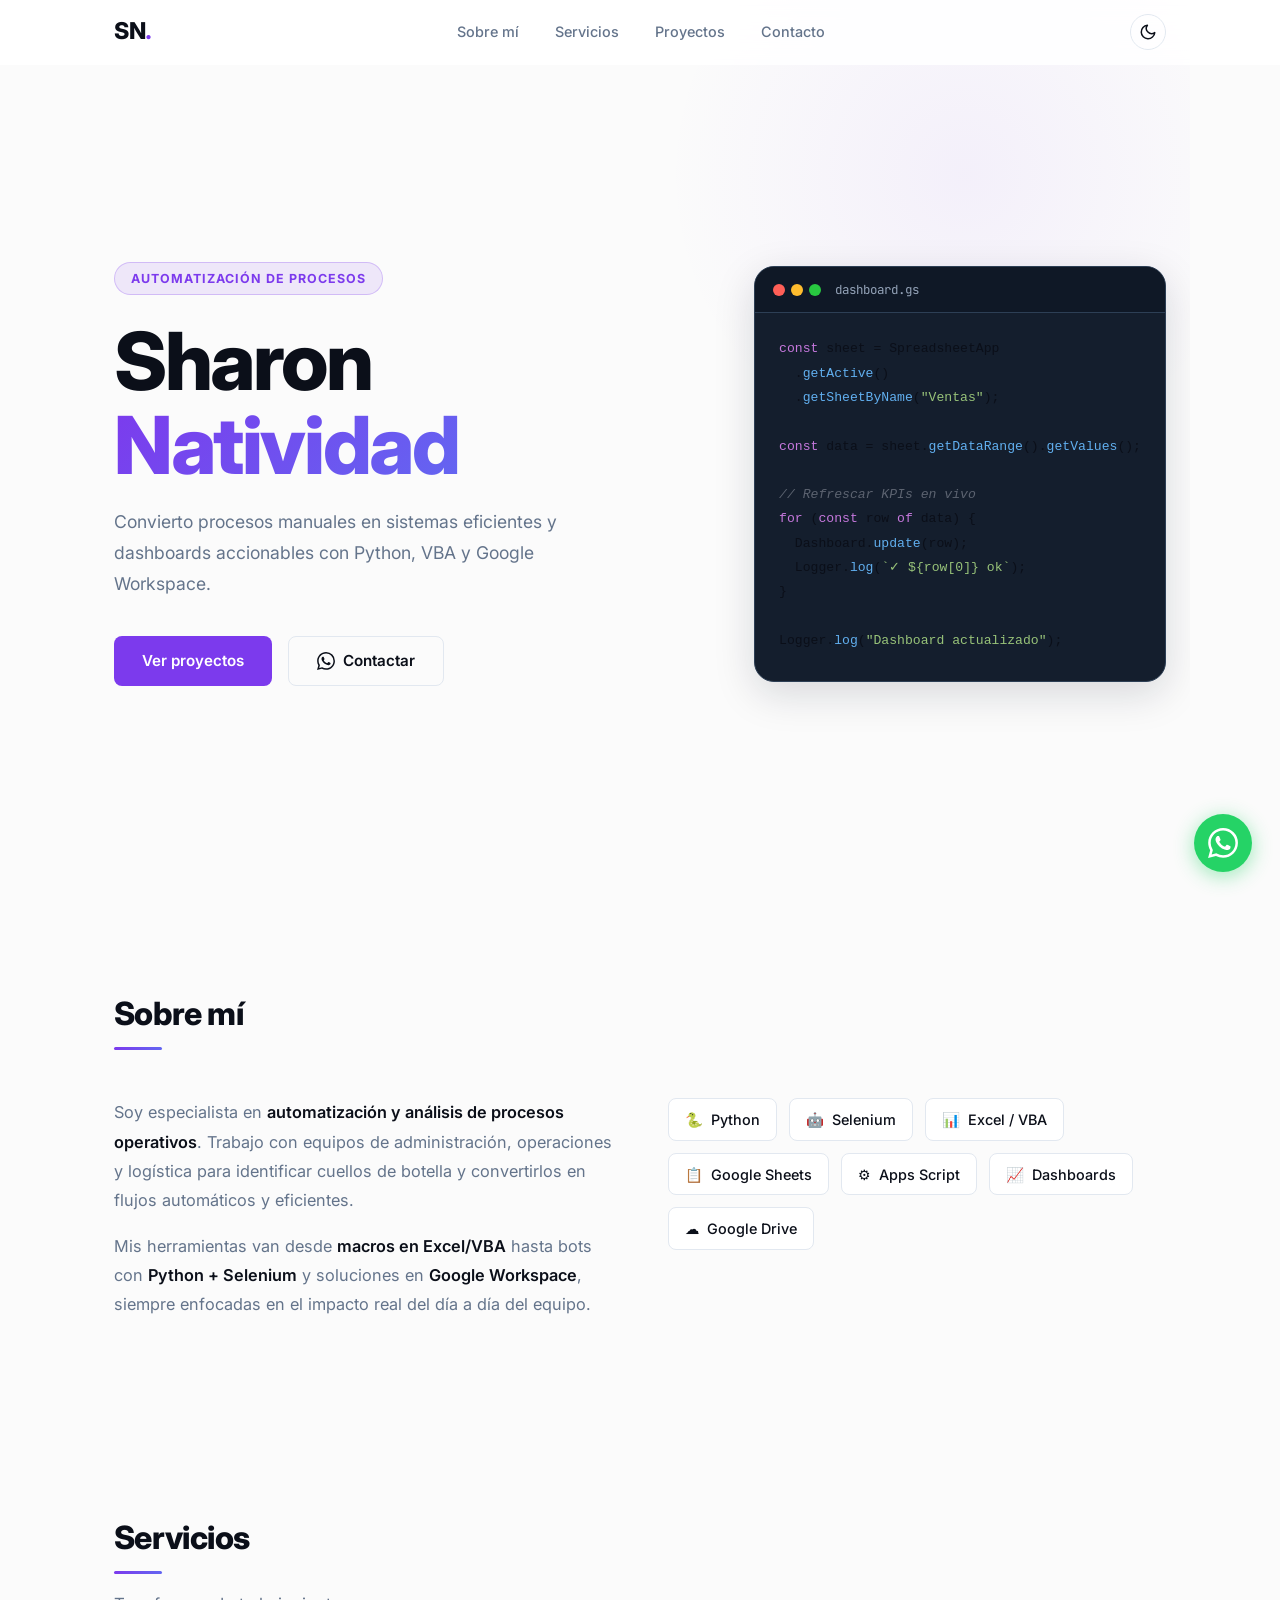
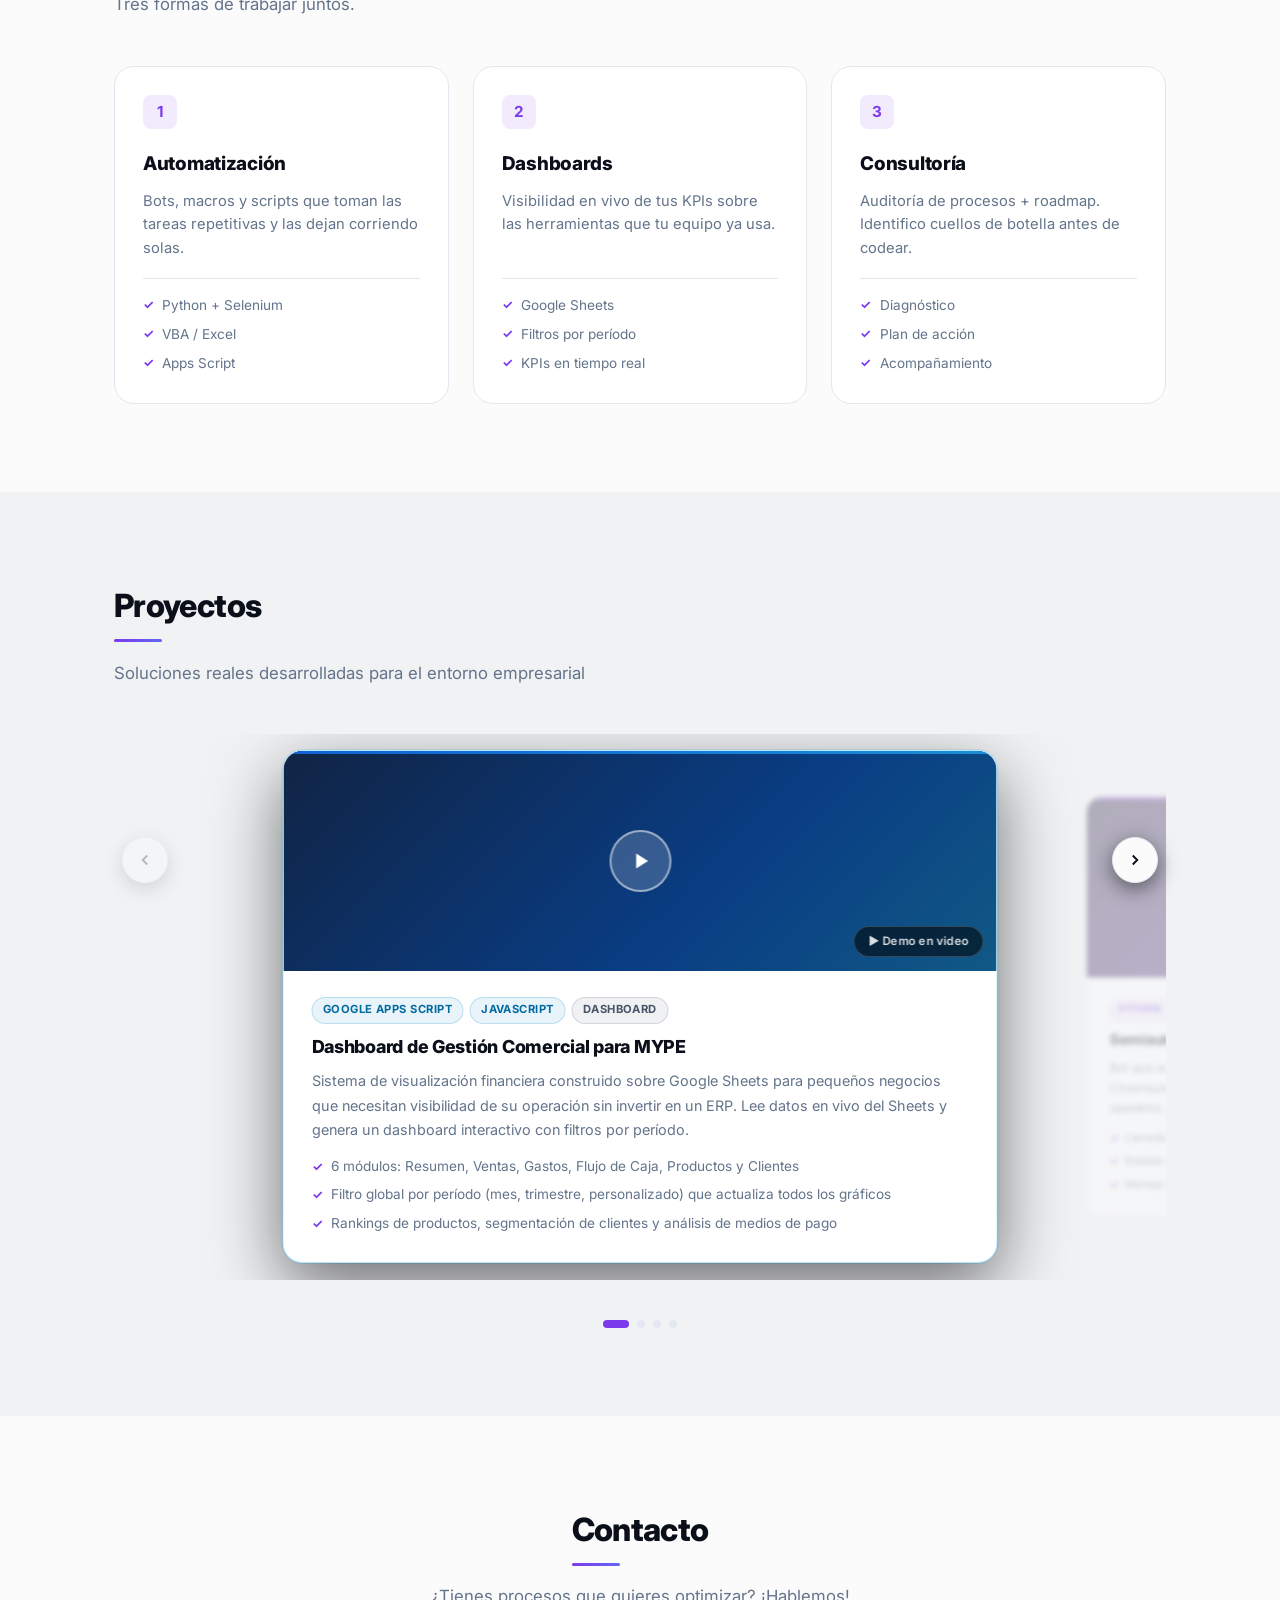
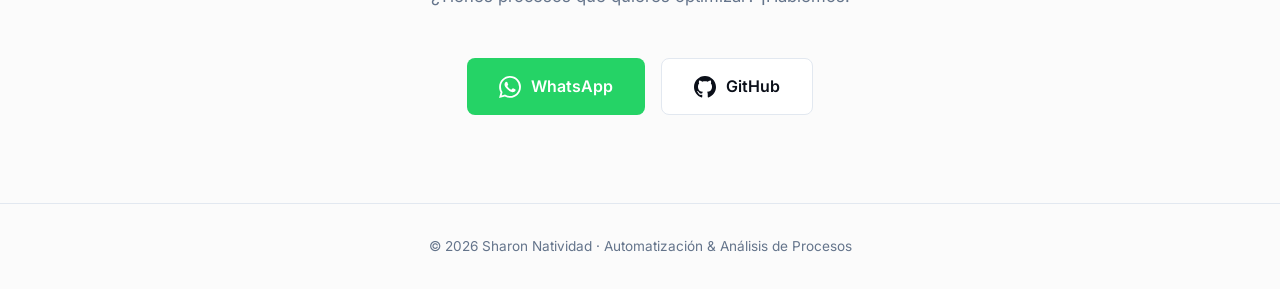
==== commit fce5061e: "Apply violet brand palette across both themes - Site accent: cyan #38bdf8 -> violet #7C3AED (matches" ====
--- a/index.html
+++ b/index.html
@@ -11,7 +11,7 @@
     <link
         href="https://fonts.googleapis.com/css2?family=Inter:wght@300;400;500;600;700;800&family=JetBrains+Mono:wght@400;500&display=swap"
         rel="stylesheet">
-    <link rel="stylesheet" href="styles.css?v=6">
+    <link rel="stylesheet" href="styles.css?v=7">
     <script>
         (function () {
             var saved = localStorage.getItem('theme');
@@ -368,7 +368,7 @@
         </div>
     </div>
 
-    <script src="script.js?v=6"></script>
+    <script src="script.js?v=7"></script>
 </body>
 
 </html>
--- a/styles.css
+++ b/styles.css
@@ -4,15 +4,15 @@
    =========================================== */
 
 :root {
-    --bg:         #0f172a;
-    --bg-alt:     #0d1424;
-    --surface:    #1e293b;
-    --surface2:   #263547;
-    --border:     #2d3f55;
-    --text:       #f1f5f9;
-    --text-muted: #94a3b8;
-    --accent:     #38bdf8;
-    --accent2:    #818cf8;
+    --bg:         #0B0F19;
+    --bg-alt:     #0F1525;
+    --surface:    #0F1525;
+    --surface2:   #1E293B;
+    --border:     #1E293B;
+    --text:       #F8FAFC;
+    --text-muted: #94A3B8;
+    --accent:     #7C3AED;
+    --accent2:    #A78BFA;
     --green:      #4ade80;
     --orange:     #fb923c;
     --wa:         #25D366;
@@ -23,15 +23,15 @@
 }
 
 [data-theme="light"] {
-    --bg:         #f8fafc;
-    --bg-alt:     #ffffff;
-    --surface:    #ffffff;
-    --surface2:   #f1f5f9;
-    --border:     #e2e8f0;
-    --text:       #0f172a;
-    --text-muted: #64748b;
-    --accent:     #0284c7;
-    --accent2:    #6366f1;
+    --bg:         #FBFBFB;
+    --bg-alt:     #F1F2F4;
+    --surface:    #FFFFFF;
+    --surface2:   #F1F5F9;
+    --border:     #E2E8F0;
+    --text:       #0B0F19;
+    --text-muted: #64748B;
+    --accent:     #7C3AED;
+    --accent2:    #6366F1;
     --green:      #16a34a;
     --orange:     #ea580c;
     --shadow:     0 4px 24px rgba(15, 23, 42, .08);
@@ -58,8 +58,8 @@
 
 /* ===== BUTTONS ===== */
 .btn { display: inline-flex; align-items: center; gap: 0.5rem; padding: 0.75rem 1.75rem; border-radius: 8px; font-weight: 600; font-size: 0.95rem; cursor: pointer; border: none; transition: all var(--transition); white-space: nowrap; }
-.btn-primary { background: var(--accent); color: #0f172a; }
-.btn-primary:hover { background: #7dd3fc; transform: translateY(-2px); box-shadow: 0 8px 24px rgba(56, 189, 248, 0.3); }
+.btn-primary { background: var(--accent); color: #ffffff; }
+.btn-primary:hover { background: #A78BFA; transform: translateY(-2px); box-shadow: 0 8px 24px rgba(124, 58, 237, 0.3); }
 .btn-ghost { background: transparent; color: var(--text); border: 1.5px solid var(--border); }
 .btn-ghost:hover { border-color: var(--accent); color: var(--accent); transform: translateY(-2px); }
 .btn-icon { width: 18px; height: 18px; flex-shrink: 0; }
@@ -69,7 +69,7 @@
 .btn-gh:hover { border-color: var(--text-muted); transform: translateY(-2px); }
 
 /* ===== NAVBAR ===== */
-.navbar { position: fixed; top: 0; left: 0; right: 0; z-index: 100; background: rgba(15, 23, 42, 0.8); backdrop-filter: blur(14px); -webkit-backdrop-filter: blur(14px); border-bottom: 1px solid transparent; transition: border-color var(--transition), box-shadow var(--transition); }
+.navbar { position: fixed; top: 0; left: 0; right: 0; z-index: 100; background: rgba(11, 15, 25, 0.8); backdrop-filter: blur(14px); -webkit-backdrop-filter: blur(14px); border-bottom: 1px solid transparent; transition: border-color var(--transition), box-shadow var(--transition); }
 .navbar.scrolled { border-bottom-color: var(--border); box-shadow: 0 2px 24px rgba(0, 0, 0, .35); }
 .nav-inner { max-width: 1100px; margin: 0 auto; padding: 0 1.5rem; height: 64px; display: flex; align-items: center; justify-content: space-between; }
 .nav-brand { font-size: 1.45rem; font-weight: 800; letter-spacing: -0.5px; }
@@ -89,16 +89,16 @@
 
 /* ===== HERO ===== */
 .hero { position: relative; min-height: 100vh; display: flex; align-items: center; gap: 3.5rem; padding: 7rem 1.5rem 4rem; max-width: 1100px; margin: 0 auto; overflow: hidden; }
-.hero-bg-orb { position: absolute; top: -150px; right: -100px; width: 650px; height: 650px; border-radius: 50%; background: radial-gradient(circle, rgba(56, 189, 248, 0.07) 0%, transparent 65%); pointer-events: none; z-index: 0; }
+.hero-bg-orb { position: absolute; top: -150px; right: -100px; width: 650px; height: 650px; border-radius: 50%; background: radial-gradient(circle, rgba(124, 58, 237, 0.07) 0%, transparent 65%); pointer-events: none; z-index: 0; }
 .hero-left { flex: 1; min-width: 0; position: relative; z-index: 1; }
-.hero-tag { display: inline-block; background: rgba(56, 189, 248, 0.1); color: var(--accent); border: 1px solid rgba(56, 189, 248, 0.22); border-radius: 100px; padding: 0.35rem 1rem; font-size: 0.78rem; font-weight: 700; letter-spacing: 0.08em; text-transform: uppercase; margin-bottom: 1.5rem; }
+.hero-tag { display: inline-block; background: rgba(124, 58, 237, 0.1); color: var(--accent); border: 1px solid rgba(124, 58, 237, 0.22); border-radius: 100px; padding: 0.35rem 1rem; font-size: 0.78rem; font-weight: 700; letter-spacing: 0.08em; text-transform: uppercase; margin-bottom: 1.5rem; }
 .hero-name { font-size: clamp(2.8rem, 7vw, 5rem); font-weight: 800; line-height: 1.05; letter-spacing: -0.03em; margin-bottom: 1.25rem; }
 .hero-subtitle { font-size: 1.1rem; color: var(--text-muted); max-width: 460px; line-height: 1.75; margin-bottom: 2.25rem; }
 .hero-cta { display: flex; gap: 1rem; flex-wrap: wrap; }
 .hero-right { flex: 0 0 400px; position: relative; z-index: 1; }
 
 /* ===== CODE WINDOW ===== */
-.code-window { background: #141e2d; border: 1px solid var(--border); border-radius: var(--radius-lg); overflow: hidden; box-shadow: var(--shadow), 0 0 80px rgba(56, 189, 248, 0.05); font-family: 'JetBrains Mono', 'Courier New', monospace; animation: float 5s ease-in-out infinite; }
+.code-window { background: #141e2d; border: 1px solid var(--border); border-radius: var(--radius-lg); overflow: hidden; box-shadow: var(--shadow), 0 0 80px rgba(124, 58, 237, 0.05); font-family: 'JetBrains Mono', 'Courier New', monospace; animation: float 5s ease-in-out infinite; }
 @keyframes float { 0%, 100% { transform: translateY(0); } 50% { transform: translateY(-8px); } }
 .code-titlebar { display: flex; align-items: center; gap: 0.5rem; padding: 0.8rem 1.1rem; background: #0f1826; border-bottom: 1px solid var(--border); }
 .code-dots { display: flex; gap: 6px; }
@@ -119,13 +119,13 @@
 .about-text strong { color: var(--text); font-weight: 600; }
 .skills-list { display: flex; flex-wrap: wrap; gap: 0.75rem; align-content: flex-start; }
 .skill-badge { display: flex; align-items: center; gap: 0.5rem; background: var(--surface); border: 1px solid var(--border); border-radius: 8px; padding: 0.55rem 1rem; font-size: 0.9rem; font-weight: 500; transition: all var(--transition); cursor: default; }
-.skill-badge:hover { border-color: var(--accent); background: rgba(56, 189, 248, 0.07); transform: translateY(-2px); }
+.skill-badge:hover { border-color: var(--accent); background: rgba(124, 58, 237, 0.07); transform: translateY(-2px); }
 
 /* ===== SERVICES ===== */
 .services-grid { display: grid; grid-template-columns: repeat(3, 1fr); gap: 1.5rem; margin-top: 2.5rem; }
 .service-card { background: var(--surface); border: 1px solid var(--border); border-radius: var(--radius-lg); padding: 1.75rem; display: flex; flex-direction: column; gap: 0.7rem; transition: border-color var(--transition), transform var(--transition); }
 .service-card:hover { border-color: var(--accent); transform: translateY(-3px); }
-.service-num { width: 34px; height: 34px; background: rgba(56, 189, 248, 0.13); color: var(--accent); border-radius: 8px; display: grid; place-items: center; font-weight: 700; font-size: 0.95rem; margin-bottom: 0.5rem; }
+.service-num { width: 34px; height: 34px; background: rgba(124, 58, 237, 0.13); color: var(--accent); border-radius: 8px; display: grid; place-items: center; font-weight: 700; font-size: 0.95rem; margin-bottom: 0.5rem; }
 .service-card h3 { font-size: 1.18rem; font-weight: 800; letter-spacing: -0.015em; color: var(--text); }
 .service-card > p { color: var(--text-muted); font-size: 0.92rem; line-height: 1.6; margin-bottom: 0.4rem; }
 .service-list { display: flex; flex-direction: column; gap: 0.45rem; padding-top: 1rem; border-top: 1px solid var(--border); margin-top: auto; }
@@ -162,7 +162,7 @@
 .carousel-btn:hover {
     border-color: var(--accent);
     color: var(--accent);
-    background: rgba(56, 189, 248, 0.12);
+    background: rgba(124, 58, 237, 0.12);
     transform: translateY(-50%) scale(1.08);
 }
 .carousel-btn:disabled { opacity: 0.25; cursor: default; pointer-events: none; }
@@ -309,23 +309,23 @@
 
 /* Botón primario hover — invertir lógica en light mode */
 [data-theme="light"] .btn-primary { color: #ffffff; }
-[data-theme="light"] .btn-primary:hover { background: #0369a1; }
+[data-theme="light"] .btn-primary:hover { background: #6D28D9; }
 
 /* Skill badge / service num — usar variable accent dinámica */
-[data-theme="light"] .skill-badge:hover { background: rgba(2, 132, 199, .07); }
-[data-theme="light"] .service-num { background: rgba(2, 132, 199, .1); }
+[data-theme="light"] .skill-badge:hover { background: rgba(124, 58, 237, .07); }
+[data-theme="light"] .service-num { background: rgba(124, 58, 237, .1); }
 [data-theme="light"] .service-card:hover { box-shadow: 0 12px 32px rgba(15, 23, 42, .07); }
 [data-theme="light"] .skill-badge:hover { box-shadow: 0 6px 18px rgba(15, 23, 42, .07); }
 
 /* Hero tag */
-[data-theme="light"] .hero-tag { background: rgba(2, 132, 199, .1); border-color: rgba(2, 132, 199, .25); }
+[data-theme="light"] .hero-tag { background: rgba(124, 58, 237, .1); border-color: rgba(124, 58, 237, .25); }
 
 /* Hero bg orb más sutil en light */
-[data-theme="light"] .hero-bg-orb { background: radial-gradient(circle, rgba(2, 132, 199, 0.06) 0%, transparent 65%); }
+[data-theme="light"] .hero-bg-orb { background: radial-gradient(circle, rgba(124, 58, 237, 0.06) 0%, transparent 65%); }
 
 /* Carousel buttons en light */
 [data-theme="light"] .carousel-btn { background: rgba(255, 255, 255, 0.95); }
-[data-theme="light"] .carousel-btn:hover { background: rgba(2, 132, 199, .08); }
+[data-theme="light"] .carousel-btn:hover { background: rgba(124, 58, 237, .08); }
 
 /* Modal queda oscuro siempre — el video se ve mejor sobre fondo negro */
 
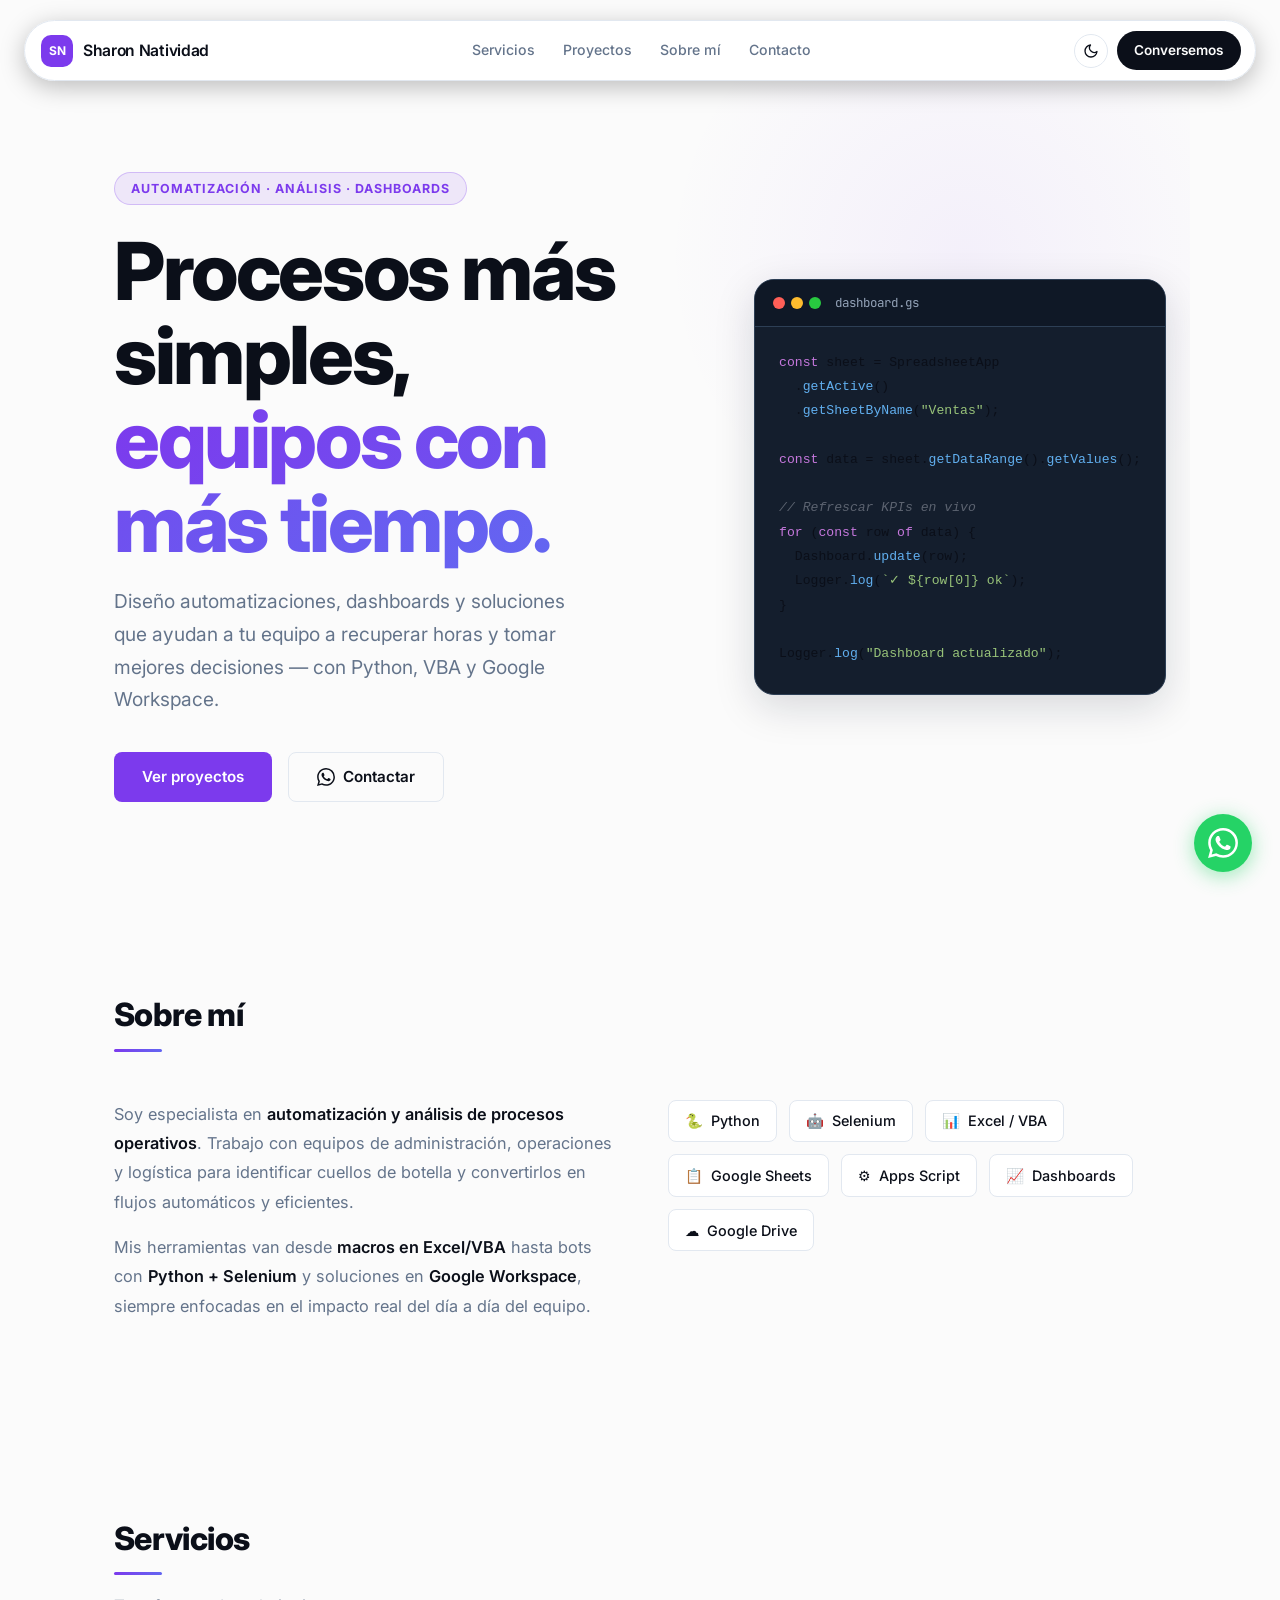
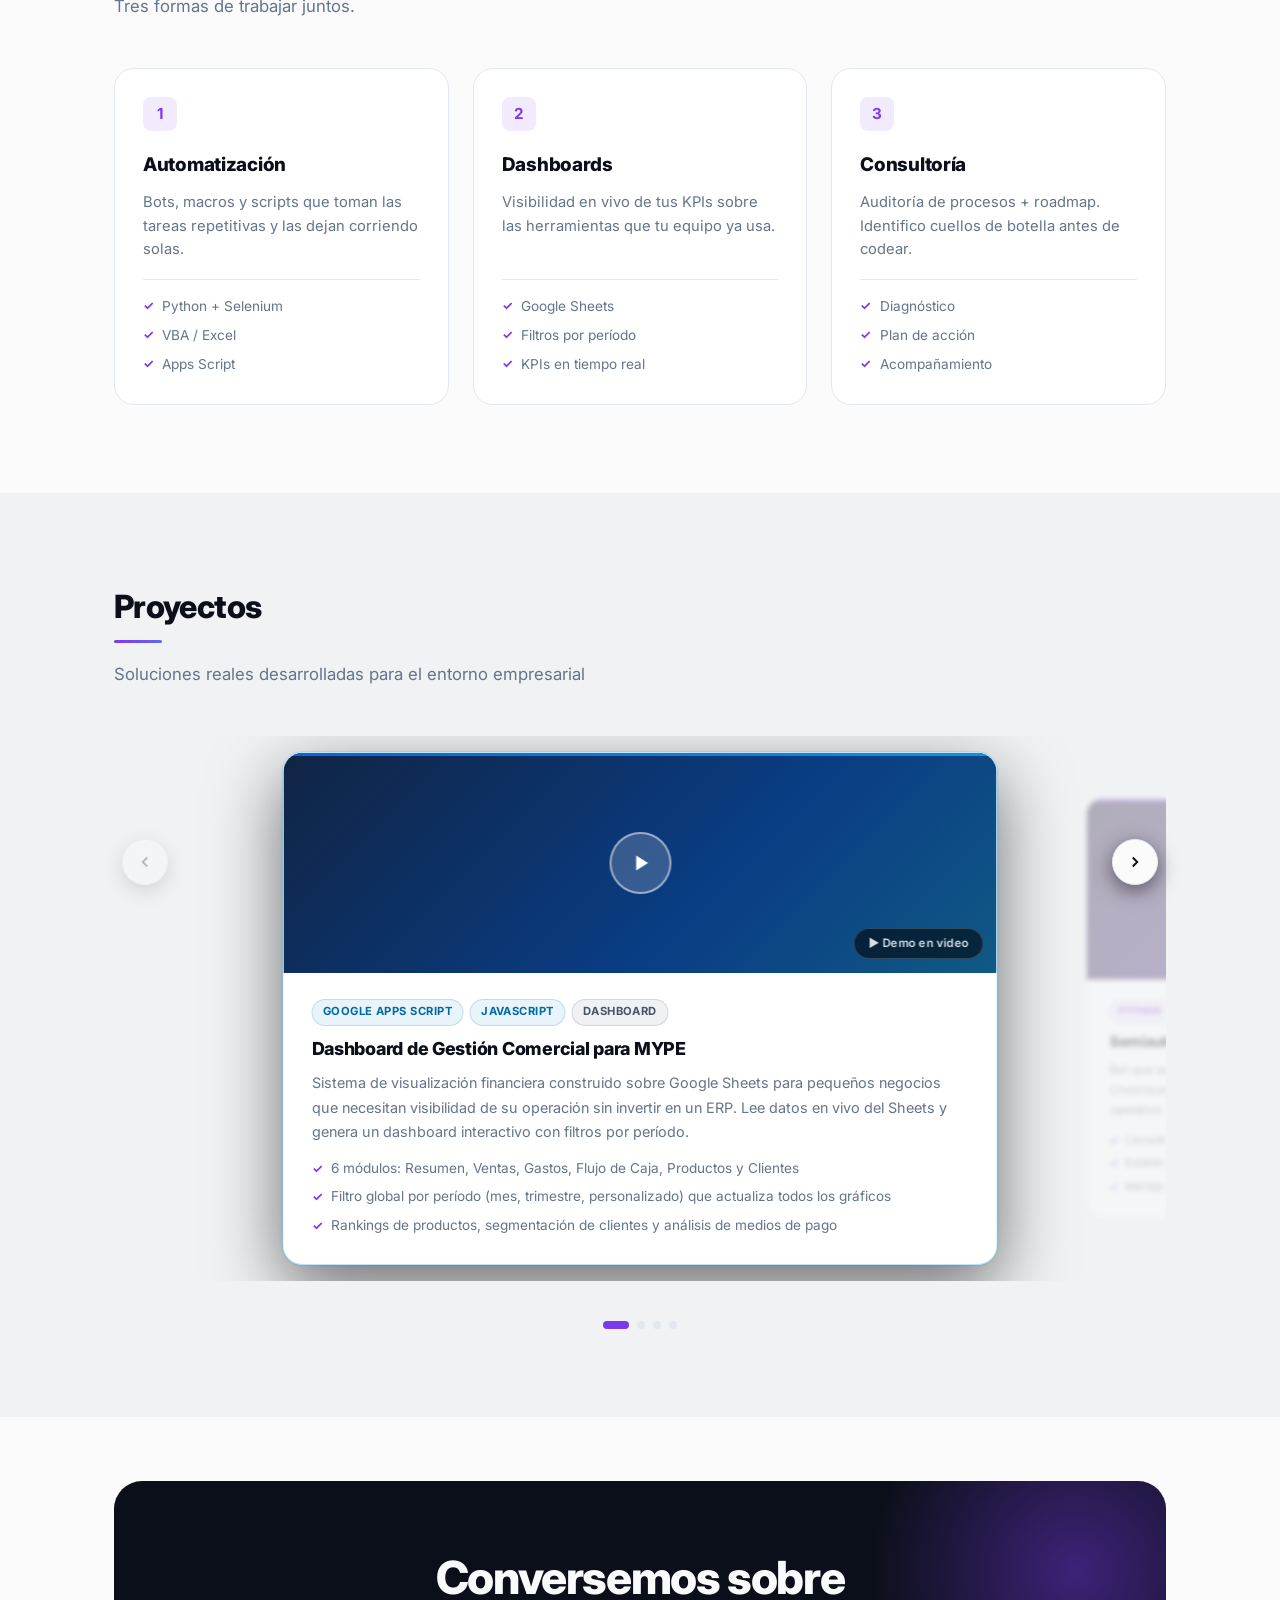
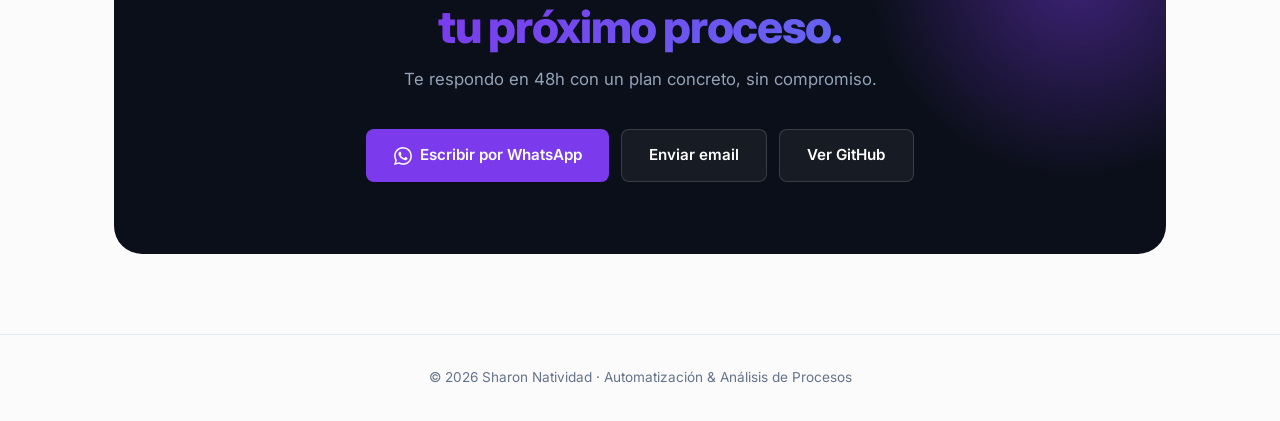
==== commit ca3146a4: "Apply 3 design updates inspired by letras_fondo reference 1. Floating pill navbar with SN brand mark" ====
--- a/index.html
+++ b/index.html
@@ -11,7 +11,7 @@
     <link
         href="https://fonts.googleapis.com/css2?family=Inter:wght@300;400;500;600;700;800&family=JetBrains+Mono:wght@400;500&display=swap"
         rel="stylesheet">
-    <link rel="stylesheet" href="styles.css?v=7">
+    <link rel="stylesheet" href="styles.css?v=8">
     <script>
         (function () {
             var saved = localStorage.getItem('theme');
@@ -24,25 +24,27 @@
 
 <body>
 
-    <!-- ===== NAVBAR ===== -->
+    <!-- ===== NAVBAR (pill flotante) ===== -->
     <header class="navbar" id="navbar">
-        <div class="nav-inner">
-            <a href="#" class="nav-brand">SN<span class="accent">.</span></a>
-            <nav class="nav-menu" id="navMenu">
-                <a href="#sobre-mi" class="nav-link">Sobre mí</a>
-                <a href="#servicios" class="nav-link">Servicios</a>
-                <a href="#proyectos" class="nav-link">Proyectos</a>
-                <a href="#contacto" class="nav-link">Contacto</a>
-            </nav>
-            <div class="nav-actions">
-                <button class="theme-toggle" id="themeToggle" aria-label="Cambiar tema">
-                    <svg class="icon-sun" width="18" height="18" viewBox="0 0 24 24" fill="none" stroke="currentColor" stroke-width="2" stroke-linecap="round" stroke-linejoin="round"><circle cx="12" cy="12" r="4"></circle><path d="M12 2v2M12 20v2M4.93 4.93l1.41 1.41M17.66 17.66l1.41 1.41M2 12h2M20 12h2M4.93 19.07l1.41-1.41M17.66 6.34l1.41-1.41"/></svg>
-                    <svg class="icon-moon" width="18" height="18" viewBox="0 0 24 24" fill="none" stroke="currentColor" stroke-width="2" stroke-linecap="round" stroke-linejoin="round"><path d="M21 12.79A9 9 0 1 1 11.21 3 7 7 0 0 0 21 12.79z"/></svg>
-                </button>
-                <button class="nav-hamburger" id="navToggle" aria-label="Abrir menú">
-                    <span></span><span></span><span></span>
-                </button>
-            </div>
+        <a href="#" class="nav-brand">
+            <div class="brand-mark">SN</div>
+            <span class="brand-name">Sharon Natividad</span>
+        </a>
+        <nav class="nav-menu" id="navMenu">
+            <a href="#servicios" class="nav-link">Servicios</a>
+            <a href="#proyectos" class="nav-link">Proyectos</a>
+            <a href="#sobre-mi" class="nav-link">Sobre mí</a>
+            <a href="#contacto" class="nav-link">Contacto</a>
+        </nav>
+        <div class="nav-actions">
+            <button class="theme-toggle" id="themeToggle" aria-label="Cambiar tema">
+                <svg class="icon-sun" width="16" height="16" viewBox="0 0 24 24" fill="none" stroke="currentColor" stroke-width="2" stroke-linecap="round" stroke-linejoin="round"><circle cx="12" cy="12" r="4"></circle><path d="M12 2v2M12 20v2M4.93 4.93l1.41 1.41M17.66 17.66l1.41 1.41M2 12h2M20 12h2M4.93 19.07l1.41-1.41M17.66 6.34l1.41-1.41"/></svg>
+                <svg class="icon-moon" width="16" height="16" viewBox="0 0 24 24" fill="none" stroke="currentColor" stroke-width="2" stroke-linecap="round" stroke-linejoin="round"><path d="M21 12.79A9 9 0 1 1 11.21 3 7 7 0 0 0 21 12.79z"/></svg>
+            </button>
+            <a href="#contacto" class="btn-cta-nav">Conversemos</a>
+            <button class="nav-hamburger" id="navToggle" aria-label="Abrir menú">
+                <span></span><span></span><span></span>
+            </button>
         </div>
     </header>
 
@@ -50,10 +52,10 @@
     <section class="hero" id="inicio">
         <div class="hero-bg-orb"></div>
         <div class="hero-left">
-            <span class="hero-tag">Automatización de Procesos</span>
-            <h1 class="hero-name">Sharon<br><span class="gradient-text">Natividad</span></h1>
-            <p class="hero-subtitle">Convierto procesos manuales en sistemas eficientes y dashboards accionables
-                con Python, VBA y Google Workspace.</p>
+            <span class="hero-tag">Automatización · Análisis · Dashboards</span>
+            <h1 class="hero-name">Procesos más simples,<br><span class="gradient-text">equipos con más tiempo.</span></h1>
+            <p class="hero-subtitle">Diseño automatizaciones, dashboards y soluciones que ayudan a tu equipo
+                a recuperar horas y tomar mejores decisiones — con Python, VBA y Google Workspace.</p>
             <div class="hero-cta">
                 <a href="#proyectos" class="btn btn-primary">Ver proyectos</a>
                 <a href="https://wa.me/51949782397?text=Hola%20Sharon%2C%20vi%20tu%20portafolio%21"
@@ -317,27 +319,28 @@
         </div>
     </section>
 
-    <!-- ===== CONTACTO ===== -->
-    <section class="section" id="contacto">
-        <div class="container contact-container">
-            <h2 class="section-title">Contacto</h2>
-            <p class="section-sub">¿Tienes procesos que quieres optimizar? ¡Hablemos!</p>
-            <div class="contact-btns">
-                <a href="https://wa.me/51949782397?text=Hola%20Sharon%2C%20vi%20tu%20portafolio%20y%20me%20interesa%20hablar%20contigo"
-                    class="btn btn-wa" target="_blank" rel="noopener">
-                    <svg viewBox="0 0 24 24" fill="currentColor" width="22" height="22">
-                        <path
-                            d="M17.472 14.382c-.297-.149-1.758-.867-2.03-.967-.273-.099-.471-.148-.67.15-.197.297-.767.966-.94 1.164-.173.199-.347.223-.644.075-.297-.15-1.255-.463-2.39-1.475-.883-.788-1.48-1.761-1.653-2.059-.173-.297-.018-.458.13-.606.134-.133.298-.347.446-.52.149-.174.198-.298.298-.497.099-.198.05-.371-.025-.52-.075-.149-.669-1.612-.916-2.207-.242-.579-.487-.5-.669-.51-.173-.008-.371-.01-.57-.01-.198 0-.52.074-.792.372-.272.297-1.04 1.016-1.04 2.479 0 1.462 1.065 2.875 1.213 3.074.149.198 2.096 3.2 5.077 4.487.709.306 1.262.489 1.694.625.712.227 1.36.195 1.871.118.571-.085 1.758-.719 2.006-1.413.248-.694.248-1.289.173-1.413-.074-.124-.272-.198-.57-.347m-5.421 7.403h-.004a9.87 9.87 0 01-5.031-1.378l-.361-.214-3.741.982.998-3.648-.235-.374a9.86 9.86 0 01-1.51-5.26c.001-5.45 4.436-9.884 9.888-9.884 2.64 0 5.122 1.03 6.988 2.898a9.825 9.825 0 012.893 6.994c-.003 5.45-4.437 9.884-9.885 9.884m8.413-18.297A11.815 11.815 0 0012.05 0C5.495 0 .16 5.335.157 11.892c0 2.096.547 4.142 1.588 5.945L.057 24l6.305-1.654a11.882 11.882 0 005.683 1.448h.005c6.554 0 11.89-5.335 11.893-11.893a11.821 11.821 0 00-3.48-8.413Z" />
-                    </svg>
-                    WhatsApp
-                </a>
-                <a href="https://github.com/SharonNatize" class="btn btn-gh" target="_blank" rel="noopener">
-                    <svg viewBox="0 0 24 24" fill="currentColor" width="22" height="22">
-                        <path
-                            d="M12 0c-6.626 0-12 5.373-12 12 0 5.302 3.438 9.8 8.207 11.387.599.111.793-.261.793-.577v-2.234c-3.338.726-4.033-1.416-4.033-1.416-.546-1.387-1.333-1.756-1.333-1.756-1.089-.745.083-.729.083-.729 1.205.084 1.839 1.237 1.839 1.237 1.07 1.834 2.807 1.304 3.492.997.107-.775.418-1.305.762-1.604-2.665-.305-5.467-1.334-5.467-5.931 0-1.311.469-2.381 1.236-3.221-.124-.303-.535-1.524.117-3.176 0 0 1.008-.322 3.301 1.23.957-.266 1.983-.399 3.003-.404 1.02.005 2.047.138 3.006.404 2.291-1.552 3.297-1.23 3.297-1.23.653 1.653.242 2.874.118 3.176.77.84 1.235 1.911 1.235 3.221 0 4.609-2.807 5.624-5.479 5.921.43.372.823 1.102.823 2.222v3.293c0 .319.192.694.801.576 4.765-1.589 8.199-6.086 8.199-11.386 0-6.627-5.373-12-12-12z" />
-                    </svg>
-                    GitHub
-                </a>
+    <!-- ===== CONTACTO (CTA card con glow) ===== -->
+    <section class="cta-section" id="contacto">
+        <div class="container">
+            <div class="cta-card">
+                <div class="cta-glow"></div>
+                <h2>Conversemos sobre<br><span class="gradient-text">tu próximo proceso.</span></h2>
+                <p>Te respondo en 48h con un plan concreto, sin compromiso.</p>
+                <div class="cta-actions">
+                    <a href="https://wa.me/51949782397?text=Hola%20Sharon%2C%20vi%20tu%20portafolio%20y%20me%20interesa%20hablar%20contigo"
+                        class="btn btn-primary" target="_blank" rel="noopener">
+                        <svg class="btn-icon" viewBox="0 0 24 24" fill="currentColor">
+                            <path d="M17.472 14.382c-.297-.149-1.758-.867-2.03-.967-.273-.099-.471-.148-.67.15-.197.297-.767.966-.94 1.164-.173.199-.347.223-.644.075-.297-.15-1.255-.463-2.39-1.475-.883-.788-1.48-1.761-1.653-2.059-.173-.297-.018-.458.13-.606.134-.133.298-.347.446-.52.149-.174.198-.298.298-.497.099-.198.05-.371-.025-.52-.075-.149-.669-1.612-.916-2.207-.242-.579-.487-.5-.669-.51-.173-.008-.371-.01-.57-.01-.198 0-.52.074-.792.372-.272.297-1.04 1.016-1.04 2.479 0 1.462 1.065 2.875 1.213 3.074.149.198 2.096 3.2 5.077 4.487.709.306 1.262.489 1.694.625.712.227 1.36.195 1.871.118.571-.085 1.758-.719 2.006-1.413.248-.694.248-1.289.173-1.413-.074-.124-.272-.198-.57-.347m-5.421 7.403h-.004a9.87 9.87 0 01-5.031-1.378l-.361-.214-3.741.982.998-3.648-.235-.374a9.86 9.86 0 01-1.51-5.26c.001-5.45 4.436-9.884 9.888-9.884 2.64 0 5.122 1.03 6.988 2.898a9.825 9.825 0 012.893 6.994c-.003 5.45-4.437 9.884-9.885 9.884m8.413-18.297A11.815 11.815 0 0012.05 0C5.495 0 .16 5.335.157 11.892c0 2.096.547 4.142 1.588 5.945L.057 24l6.305-1.654a11.882 11.882 0 005.683 1.448h.005c6.554 0 11.89-5.335 11.893-11.893a11.821 11.821 0 00-3.48-8.413Z" />
+                        </svg>
+                        Escribir por WhatsApp
+                    </a>
+                    <a href="mailto:natize.sh7@gmail.com" class="btn btn-ghost">
+                        Enviar email
+                    </a>
+                    <a href="https://github.com/SharonNatize" class="btn btn-ghost" target="_blank" rel="noopener">
+                        Ver GitHub
+                    </a>
+                </div>
             </div>
         </div>
     </section>
@@ -368,7 +371,7 @@
         </div>
     </div>
 
-    <script src="script.js?v=7"></script>
+    <script src="script.js?v=8"></script>
 </body>
 
 </html>
--- a/styles.css
+++ b/styles.css
@@ -68,32 +68,51 @@
 .btn-gh { background: var(--surface); color: var(--text); border: 1.5px solid var(--border); padding: 0.9rem 2rem; font-size: 1rem; gap: 0.6rem; }
 .btn-gh:hover { border-color: var(--text-muted); transform: translateY(-2px); }
 
-/* ===== NAVBAR ===== */
-.navbar { position: fixed; top: 0; left: 0; right: 0; z-index: 100; background: rgba(11, 15, 25, 0.8); backdrop-filter: blur(14px); -webkit-backdrop-filter: blur(14px); border-bottom: 1px solid transparent; transition: border-color var(--transition), box-shadow var(--transition); }
-.navbar.scrolled { border-bottom-color: var(--border); box-shadow: 0 2px 24px rgba(0, 0, 0, .35); }
-.nav-inner { max-width: 1100px; margin: 0 auto; padding: 0 1.5rem; height: 64px; display: flex; align-items: center; justify-content: space-between; }
-.nav-brand { font-size: 1.45rem; font-weight: 800; letter-spacing: -0.5px; }
-.nav-menu { display: flex; gap: 2.25rem; }
-.nav-link { font-size: 0.9rem; font-weight: 500; color: var(--text-muted); position: relative; transition: color var(--transition); }
+/* ===== NAVBAR (pill flotante) ===== */
+.navbar {
+    position: sticky;
+    top: 20px;
+    z-index: 100;
+    margin: 20px 24px 0;
+    padding: 10px 14px 10px 16px;
+    background: rgba(11, 15, 25, 0.85);
+    backdrop-filter: blur(14px);
+    -webkit-backdrop-filter: blur(14px);
+    border: 1px solid var(--border);
+    border-radius: 999px;
+    display: flex;
+    align-items: center;
+    justify-content: space-between;
+    gap: 1rem;
+    box-shadow: 0 6px 24px rgba(0, 0, 0, 0.25);
+    transition: box-shadow var(--transition);
+}
+.nav-brand { display: flex; align-items: center; gap: 10px; font-size: 0.98rem; font-weight: 600; letter-spacing: -0.02em; color: var(--text); }
+.brand-mark { width: 32px; height: 32px; background: var(--accent); border-radius: 10px; display: grid; place-items: center; color: #ffffff; font-size: 12px; font-weight: 700; letter-spacing: 0; }
+.brand-name { white-space: nowrap; }
+.nav-menu { display: flex; gap: 1.75rem; }
+.nav-link { font-size: 0.88rem; font-weight: 500; color: var(--text-muted); position: relative; transition: color var(--transition); }
 .nav-link::after { content: ''; position: absolute; bottom: -4px; left: 0; width: 0; height: 2px; background: var(--accent); border-radius: 2px; transition: width var(--transition); }
 .nav-link:hover { color: var(--text); }
 .nav-link:hover::after { width: 100%; }
 .nav-hamburger { display: none; flex-direction: column; gap: 5px; background: none; border: none; cursor: pointer; padding: 4px; }
-.nav-hamburger span { display: block; width: 24px; height: 2px; background: var(--text); border-radius: 2px; transition: all var(--transition); }
-.nav-actions { display: flex; align-items: center; gap: 0.65rem; }
-.theme-toggle { width: 36px; height: 36px; border-radius: 50%; background: transparent; border: 1px solid var(--border); color: var(--text); cursor: pointer; display: grid; place-items: center; transition: all var(--transition); padding: 0; }
+.nav-hamburger span { display: block; width: 22px; height: 2px; background: var(--text); border-radius: 2px; transition: all var(--transition); }
+.nav-actions { display: flex; align-items: center; gap: 0.55rem; }
+.theme-toggle { width: 34px; height: 34px; border-radius: 50%; background: transparent; border: 1px solid var(--border); color: var(--text); cursor: pointer; display: grid; place-items: center; transition: all var(--transition); padding: 0; }
 .theme-toggle:hover { border-color: var(--accent); color: var(--accent); background: var(--surface2); }
 .theme-toggle .icon-moon { display: none; }
 [data-theme="light"] .theme-toggle .icon-sun { display: none; }
 [data-theme="light"] .theme-toggle .icon-moon { display: block; }
+.btn-cta-nav { background: var(--text); color: var(--bg); padding: 0.55rem 1.1rem; border-radius: 999px; font-size: 0.85rem; font-weight: 600; transition: all var(--transition); white-space: nowrap; border: none; cursor: pointer; }
+.btn-cta-nav:hover { transform: translateY(-1px); box-shadow: 0 4px 14px rgba(0, 0, 0, 0.18); }
 
 /* ===== HERO ===== */
-.hero { position: relative; min-height: 100vh; display: flex; align-items: center; gap: 3.5rem; padding: 7rem 1.5rem 4rem; max-width: 1100px; margin: 0 auto; overflow: hidden; }
+.hero { position: relative; min-height: calc(100vh - 80px); display: flex; align-items: center; gap: 3.5rem; padding: 3.5rem 1.5rem 4rem; max-width: 1100px; margin: 0 auto; overflow: hidden; }
 .hero-bg-orb { position: absolute; top: -150px; right: -100px; width: 650px; height: 650px; border-radius: 50%; background: radial-gradient(circle, rgba(124, 58, 237, 0.07) 0%, transparent 65%); pointer-events: none; z-index: 0; }
 .hero-left { flex: 1; min-width: 0; position: relative; z-index: 1; }
 .hero-tag { display: inline-block; background: rgba(124, 58, 237, 0.1); color: var(--accent); border: 1px solid rgba(124, 58, 237, 0.22); border-radius: 100px; padding: 0.35rem 1rem; font-size: 0.78rem; font-weight: 700; letter-spacing: 0.08em; text-transform: uppercase; margin-bottom: 1.5rem; }
 .hero-name { font-size: clamp(2.8rem, 7vw, 5rem); font-weight: 800; line-height: 1.05; letter-spacing: -0.03em; margin-bottom: 1.25rem; }
-.hero-subtitle { font-size: 1.1rem; color: var(--text-muted); max-width: 460px; line-height: 1.75; margin-bottom: 2.25rem; }
+.hero-subtitle { font-size: 1.2rem; color: var(--text-muted); max-width: 480px; line-height: 1.7; margin-bottom: 2.25rem; }
 .hero-cta { display: flex; gap: 1rem; flex-wrap: wrap; }
 .hero-right { flex: 0 0 400px; position: relative; z-index: 1; }
 
@@ -272,9 +291,18 @@
 .modal-close { position: absolute; top: 0.75rem; right: 0.75rem; z-index: 10; background: rgba(0,0,0,0.7); border: none; border-radius: 50%; width: 40px; height: 40px; cursor: pointer; display: flex; align-items: center; justify-content: center; color: #fff; transition: background var(--transition); }
 .modal-close:hover { background: rgba(0,0,0,0.95); }
 
-/* ===== CONTACT / FOOTER / WA ===== */
-.contact-container { text-align: center; }
-.contact-btns { display: flex; gap: 1rem; justify-content: center; flex-wrap: wrap; }
+/* ===== CTA CARD ===== */
+.cta-section { padding: 4rem 1.5rem 5rem; }
+.cta-card { background: #0B0F19; color: #F8FAFC; border-radius: 28px; padding: 4.5rem 3rem; text-align: center; position: relative; overflow: hidden; max-width: 1100px; margin: 0 auto; }
+.cta-glow { position: absolute; top: -120px; right: -120px; width: 420px; height: 420px; background: radial-gradient(circle, var(--accent) 0%, transparent 70%); opacity: 0.45; border-radius: 50%; pointer-events: none; }
+.cta-card h2 { font-size: clamp(1.9rem, 4.2vw, 2.85rem); font-weight: 800; letter-spacing: -0.03em; line-height: 1.08; margin-bottom: 0.9rem; position: relative; }
+.cta-card p { font-size: 1.05rem; color: #94A3B8; margin: 0 auto 2.25rem; position: relative; max-width: 540px; }
+.cta-actions { display: inline-flex; gap: 0.75rem; flex-wrap: wrap; justify-content: center; position: relative; }
+.cta-actions .btn { padding: 0.85rem 1.7rem; font-size: 0.95rem; }
+.cta-actions .btn-ghost { color: #ffffff; background: rgba(255, 255, 255, 0.05); border-color: rgba(255, 255, 255, 0.15); }
+.cta-actions .btn-ghost:hover { background: rgba(255, 255, 255, 0.1); border-color: rgba(255, 255, 255, 0.3); color: var(--accent); }
+
+/* ===== FOOTER / WA ===== */
 .footer { text-align: center; padding: 2rem 1.5rem; color: var(--text-muted); font-size: 0.85rem; border-top: 1px solid var(--border); }
 .wa-float { position: fixed; bottom: 1.75rem; right: 1.75rem; z-index: 99; width: 58px; height: 58px; border-radius: 50%; background: var(--wa); display: flex; align-items: center; justify-content: center; box-shadow: 0 4px 20px rgba(37,211,102,0.45); transition: all var(--transition); animation: wa-pulse 2.8s ease-in-out infinite; }
 .wa-float:hover { transform: scale(1.12); box-shadow: 0 6px 32px rgba(37,211,102,0.65); animation: none; }
@@ -340,11 +368,16 @@
 
 /* ===== RESPONSIVE — MOBILE ===== */
 @media (max-width: 640px) {
-    .nav-menu { display: none; position: fixed; top: 64px; left: 0; right: 0; background: rgba(15,23,42,0.97); backdrop-filter: blur(14px); padding: 1.75rem; flex-direction: column; gap: 1.5rem; border-bottom: 1px solid var(--border); z-index: 99; }
+    .navbar { margin: 12px 12px 0; padding: 8px 10px 8px 12px; }
+    .brand-name { display: none; }
+    .btn-cta-nav { display: none; }
+    .nav-menu { display: none; position: fixed; top: 76px; left: 12px; right: 12px; background: rgba(11,15,25,0.97); backdrop-filter: blur(14px); -webkit-backdrop-filter: blur(14px); padding: 1.5rem; flex-direction: column; gap: 1.25rem; border: 1px solid var(--border); border-radius: 20px; z-index: 99; }
+    [data-theme="light"] .nav-menu { background: rgba(255,255,255,0.97); }
     .nav-menu.open { display: flex; }
     .nav-hamburger { display: flex; }
+    .hero { padding-top: 2rem; }
     .hero-right { display: none; }
-    .hero-name { font-size: 2.6rem; }
+    .hero-name { font-size: 2.4rem; }
     .hero-cta { flex-direction: column; }
     .hero-cta .btn { justify-content: center; }
     .section { padding: 4rem 0; }
@@ -352,6 +385,7 @@
     .card-thumb { height: 180px; }
     .project-card { flex: 0 0 90%; filter: none; transform: scale(0.95); }
     #carouselPrev, #carouselNext { display: none; }
-    .contact-btns { flex-direction: column; align-items: center; }
-    .btn-wa, .btn-gh { width: 100%; max-width: 300px; justify-content: center; }
-}
+    .cta-card { padding: 3rem 1.5rem; border-radius: 22px; }
+    .cta-actions { flex-direction: column; width: 100%; }
+    .cta-actions .btn { width: 100%; justify-content: center; }
+}
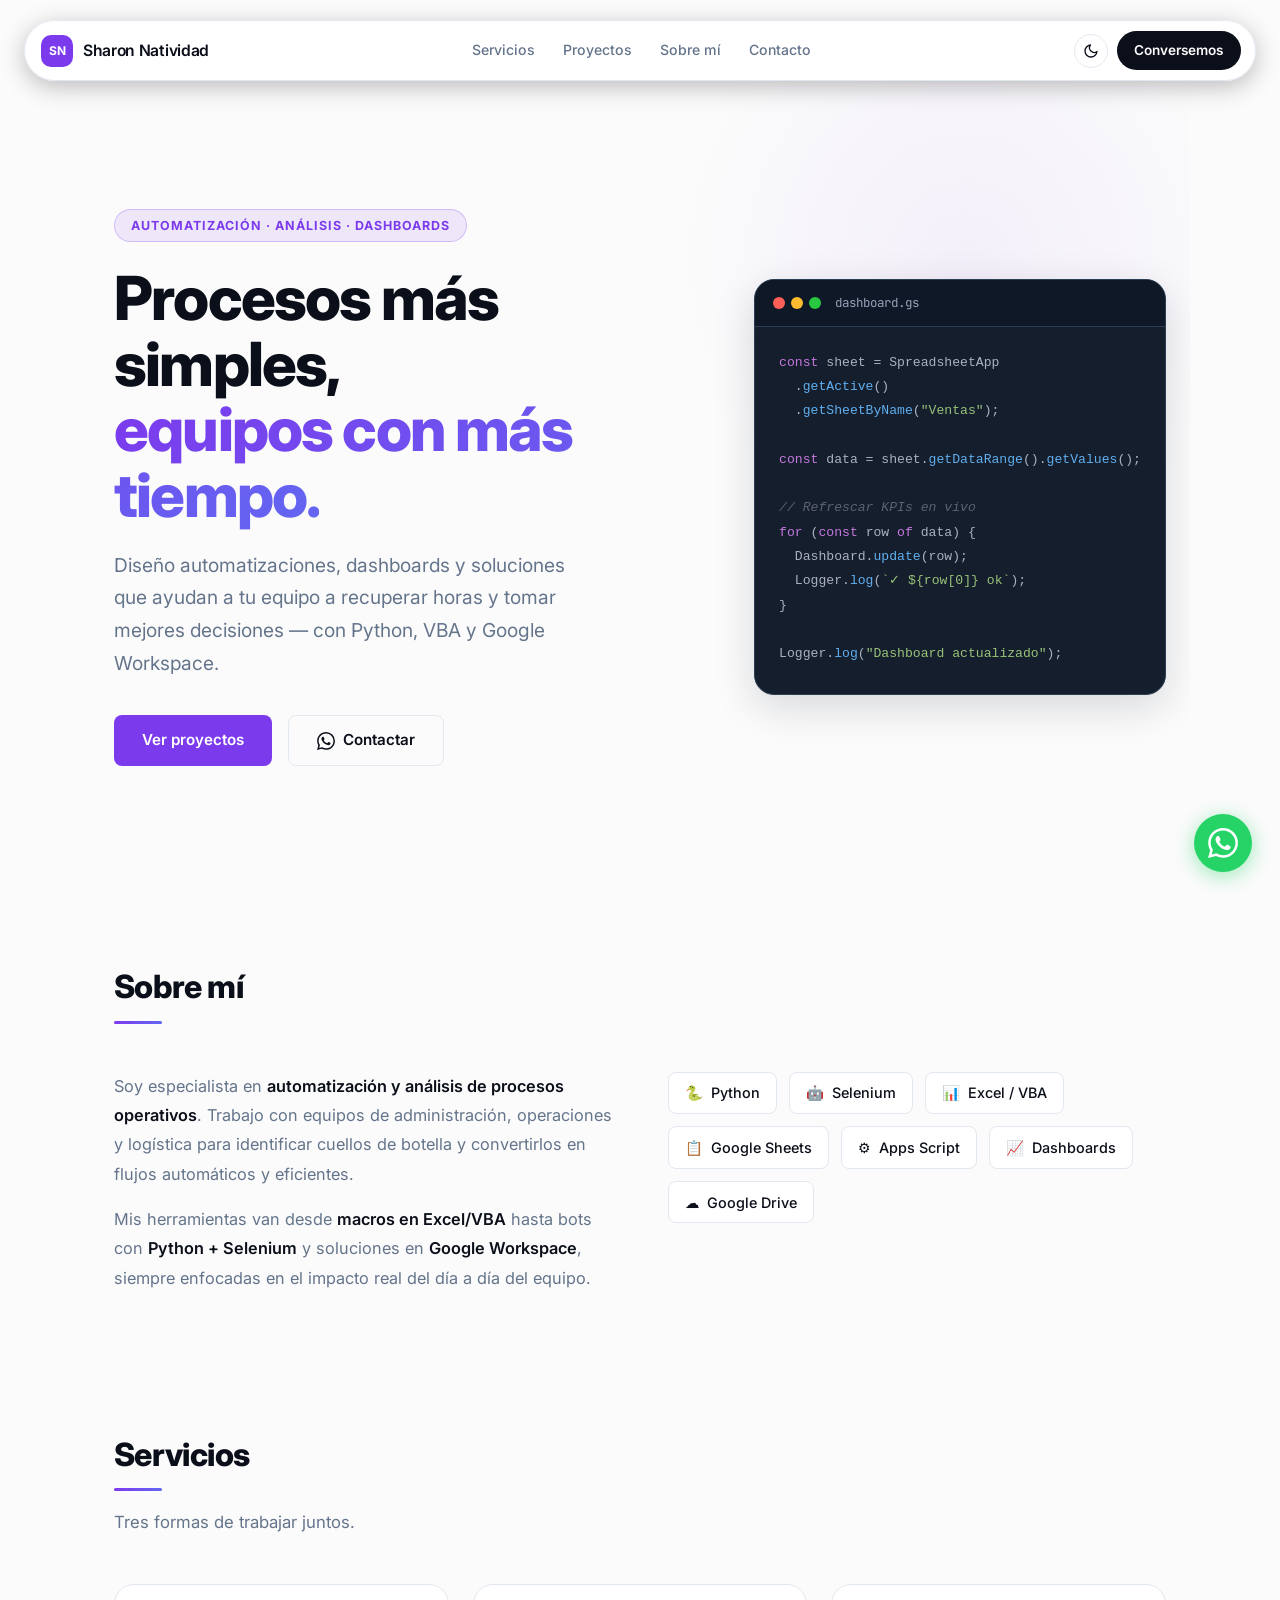
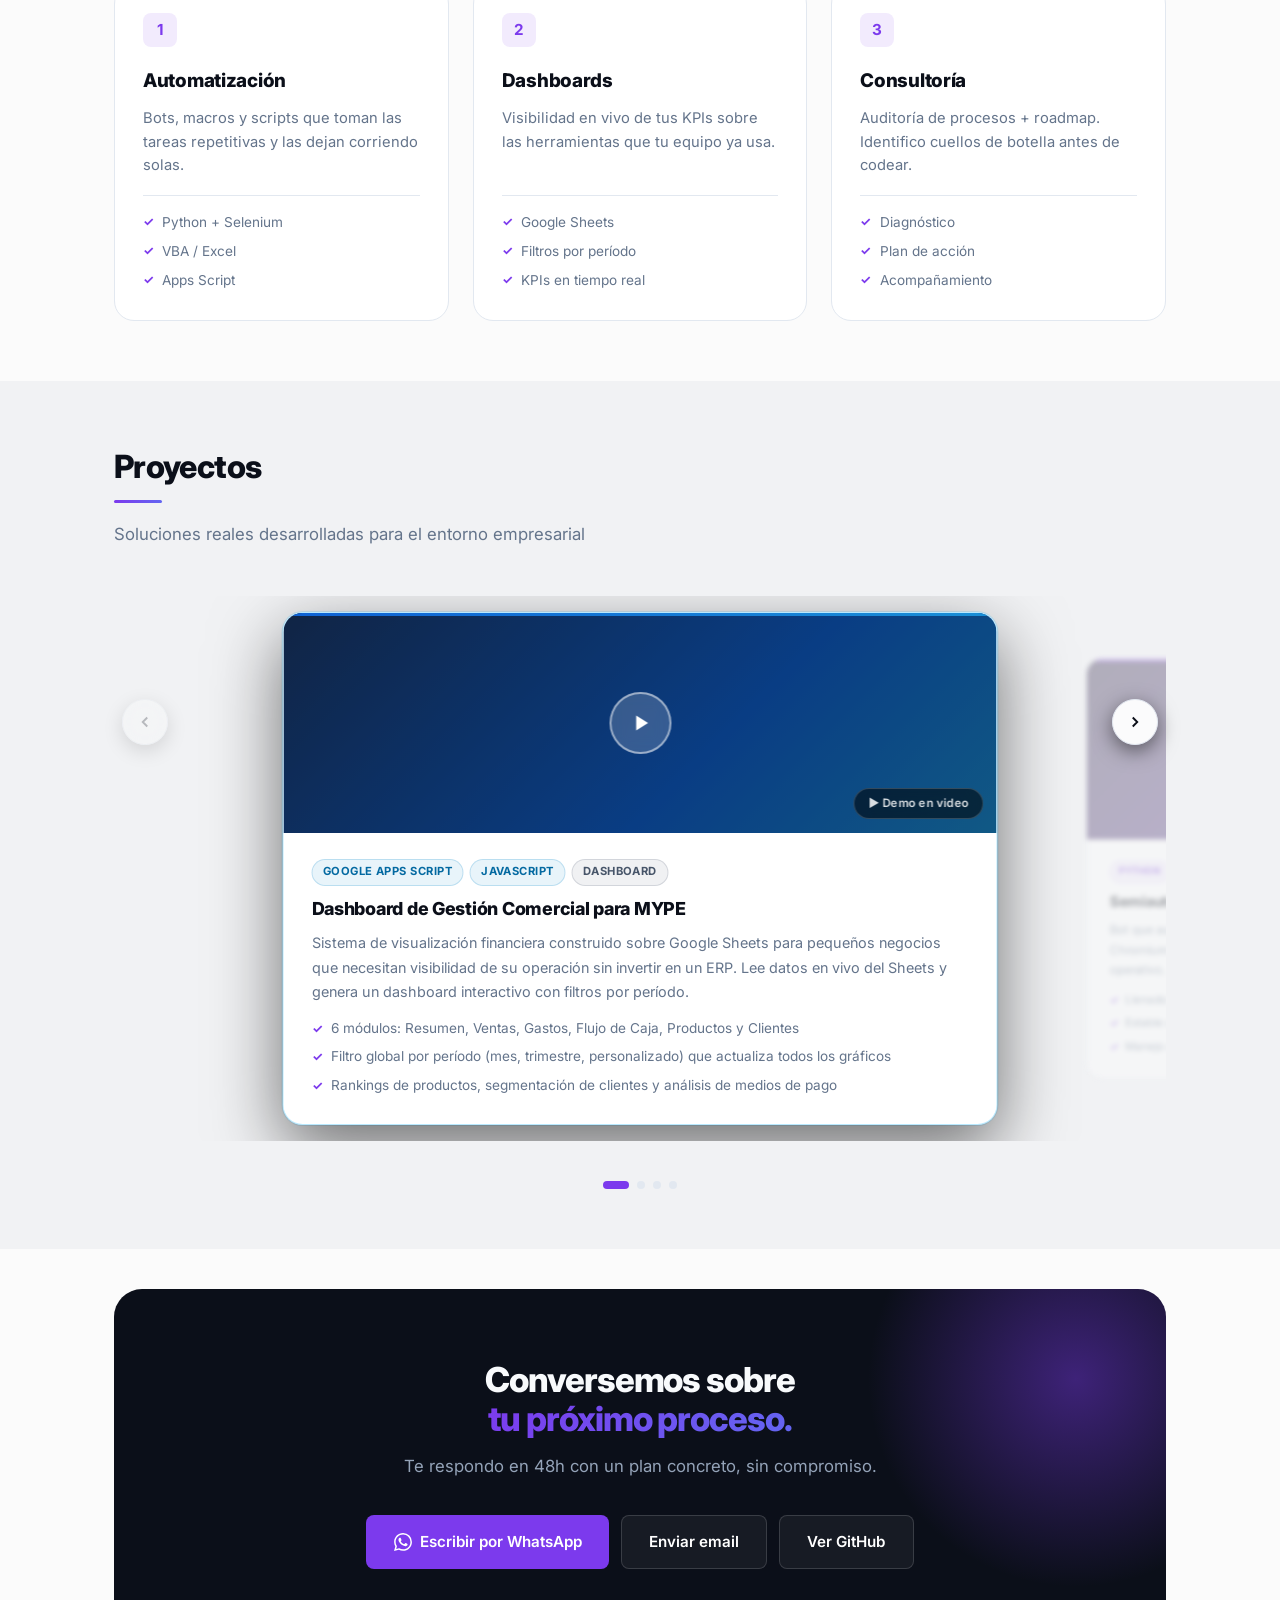
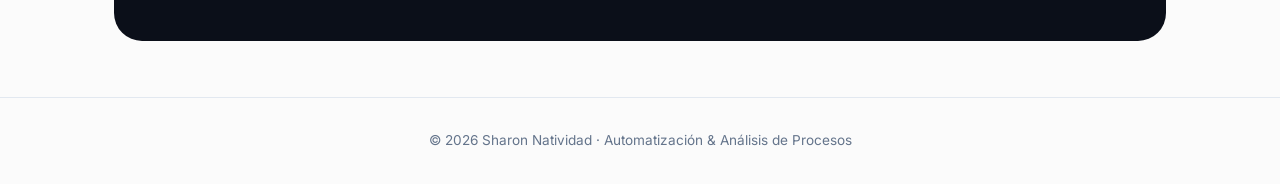
==== commit 8e6dc132: "Reduce space between sections and letters" ====
--- a/index.html
+++ b/index.html
@@ -11,7 +11,7 @@
     <link
         href="https://fonts.googleapis.com/css2?family=Inter:wght@300;400;500;600;700;800&family=JetBrains+Mono:wght@400;500&display=swap"
         rel="stylesheet">
-    <link rel="stylesheet" href="styles.css?v=8">
+    <link rel="stylesheet" href="styles.css?v=10">
     <script>
         (function () {
             var saved = localStorage.getItem('theme');
--- a/styles.css
+++ b/styles.css
@@ -48,7 +48,7 @@
 
 /* ===== UTILITIES ===== */
 .container { max-width: 1100px; margin: 0 auto; padding: 0 1.5rem; }
-.section { padding: 5.5rem 0; }
+.section { padding: 3.75rem 0; }
 .section-alt { background: var(--bg-alt); }
 .section-title { font-size: clamp(1.6rem, 3vw, 2rem); font-weight: 800; letter-spacing: -0.02em; display: inline-block; margin-bottom: 0.5rem; }
 .section-title::after { content: ''; display: block; width: 48px; height: 3px; background: linear-gradient(90deg, var(--accent), var(--accent2)); border-radius: 2px; margin-top: 0.5rem; }
@@ -111,13 +111,13 @@
 .hero-bg-orb { position: absolute; top: -150px; right: -100px; width: 650px; height: 650px; border-radius: 50%; background: radial-gradient(circle, rgba(124, 58, 237, 0.07) 0%, transparent 65%); pointer-events: none; z-index: 0; }
 .hero-left { flex: 1; min-width: 0; position: relative; z-index: 1; }
 .hero-tag { display: inline-block; background: rgba(124, 58, 237, 0.1); color: var(--accent); border: 1px solid rgba(124, 58, 237, 0.22); border-radius: 100px; padding: 0.35rem 1rem; font-size: 0.78rem; font-weight: 700; letter-spacing: 0.08em; text-transform: uppercase; margin-bottom: 1.5rem; }
-.hero-name { font-size: clamp(2.8rem, 7vw, 5rem); font-weight: 800; line-height: 1.05; letter-spacing: -0.03em; margin-bottom: 1.25rem; }
+.hero-name { font-size: clamp(2.2rem, 5.2vw, 3.8rem); font-weight: 800; line-height: 1.08; letter-spacing: -0.03em; margin-bottom: 1.25rem; }
 .hero-subtitle { font-size: 1.2rem; color: var(--text-muted); max-width: 480px; line-height: 1.7; margin-bottom: 2.25rem; }
 .hero-cta { display: flex; gap: 1rem; flex-wrap: wrap; }
 .hero-right { flex: 0 0 400px; position: relative; z-index: 1; }
 
 /* ===== CODE WINDOW ===== */
-.code-window { background: #141e2d; border: 1px solid var(--border); border-radius: var(--radius-lg); overflow: hidden; box-shadow: var(--shadow), 0 0 80px rgba(124, 58, 237, 0.05); font-family: 'JetBrains Mono', 'Courier New', monospace; animation: float 5s ease-in-out infinite; }
+.code-window { background: #141e2d; color: #abb2bf; border: 1px solid var(--border); border-radius: var(--radius-lg); overflow: hidden; box-shadow: var(--shadow), 0 0 80px rgba(124, 58, 237, 0.05); font-family: 'JetBrains Mono', 'Courier New', monospace; animation: float 5s ease-in-out infinite; }
 @keyframes float { 0%, 100% { transform: translateY(0); } 50% { transform: translateY(-8px); } }
 .code-titlebar { display: flex; align-items: center; gap: 0.5rem; padding: 0.8rem 1.1rem; background: #0f1826; border-bottom: 1px solid var(--border); }
 .code-dots { display: flex; gap: 6px; }
@@ -292,10 +292,10 @@
 .modal-close:hover { background: rgba(0,0,0,0.95); }
 
 /* ===== CTA CARD ===== */
-.cta-section { padding: 4rem 1.5rem 5rem; }
+.cta-section { padding: 2.5rem 1.5rem 3.5rem; }
 .cta-card { background: #0B0F19; color: #F8FAFC; border-radius: 28px; padding: 4.5rem 3rem; text-align: center; position: relative; overflow: hidden; max-width: 1100px; margin: 0 auto; }
 .cta-glow { position: absolute; top: -120px; right: -120px; width: 420px; height: 420px; background: radial-gradient(circle, var(--accent) 0%, transparent 70%); opacity: 0.45; border-radius: 50%; pointer-events: none; }
-.cta-card h2 { font-size: clamp(1.9rem, 4.2vw, 2.85rem); font-weight: 800; letter-spacing: -0.03em; line-height: 1.08; margin-bottom: 0.9rem; position: relative; }
+.cta-card h2 { font-size: clamp(1.55rem, 3.2vw, 2.15rem); font-weight: 800; letter-spacing: -0.03em; line-height: 1.12; margin-bottom: 0.9rem; position: relative; }
 .cta-card p { font-size: 1.05rem; color: #94A3B8; margin: 0 auto 2.25rem; position: relative; max-width: 540px; }
 .cta-actions { display: inline-flex; gap: 0.75rem; flex-wrap: wrap; justify-content: center; position: relative; }
 .cta-actions .btn { padding: 0.85rem 1.7rem; font-size: 0.95rem; }
@@ -319,7 +319,7 @@
 [data-theme="light"] .navbar.scrolled { box-shadow: 0 2px 20px rgba(15, 23, 42, .08); }
 
 /* Code window queda oscuro siempre — más legible para syntax highlighting */
-[data-theme="light"] .code-window { box-shadow: 0 12px 40px rgba(15, 23, 42, .15); border-color: #2d3f55; }
+[data-theme="light"] .code-window { color: #abb2bf; box-shadow: 0 12px 40px rgba(15, 23, 42, .15); border-color: #2d3f55; }
 [data-theme="light"] .code-titlebar { border-bottom-color: #2d3f55; }
 [data-theme="light"] .code-fname { color: #94a3b8; }
 
@@ -377,10 +377,10 @@
     .nav-hamburger { display: flex; }
     .hero { padding-top: 2rem; }
     .hero-right { display: none; }
-    .hero-name { font-size: 2.4rem; }
+    .hero-name { font-size: 2rem; }
     .hero-cta { flex-direction: column; }
     .hero-cta .btn { justify-content: center; }
-    .section { padding: 4rem 0; }
+    .section { padding: 2.75rem 0; }
     .card-body { padding: 1.25rem; }
     .card-thumb { height: 180px; }
     .project-card { flex: 0 0 90%; filter: none; transform: scale(0.95); }
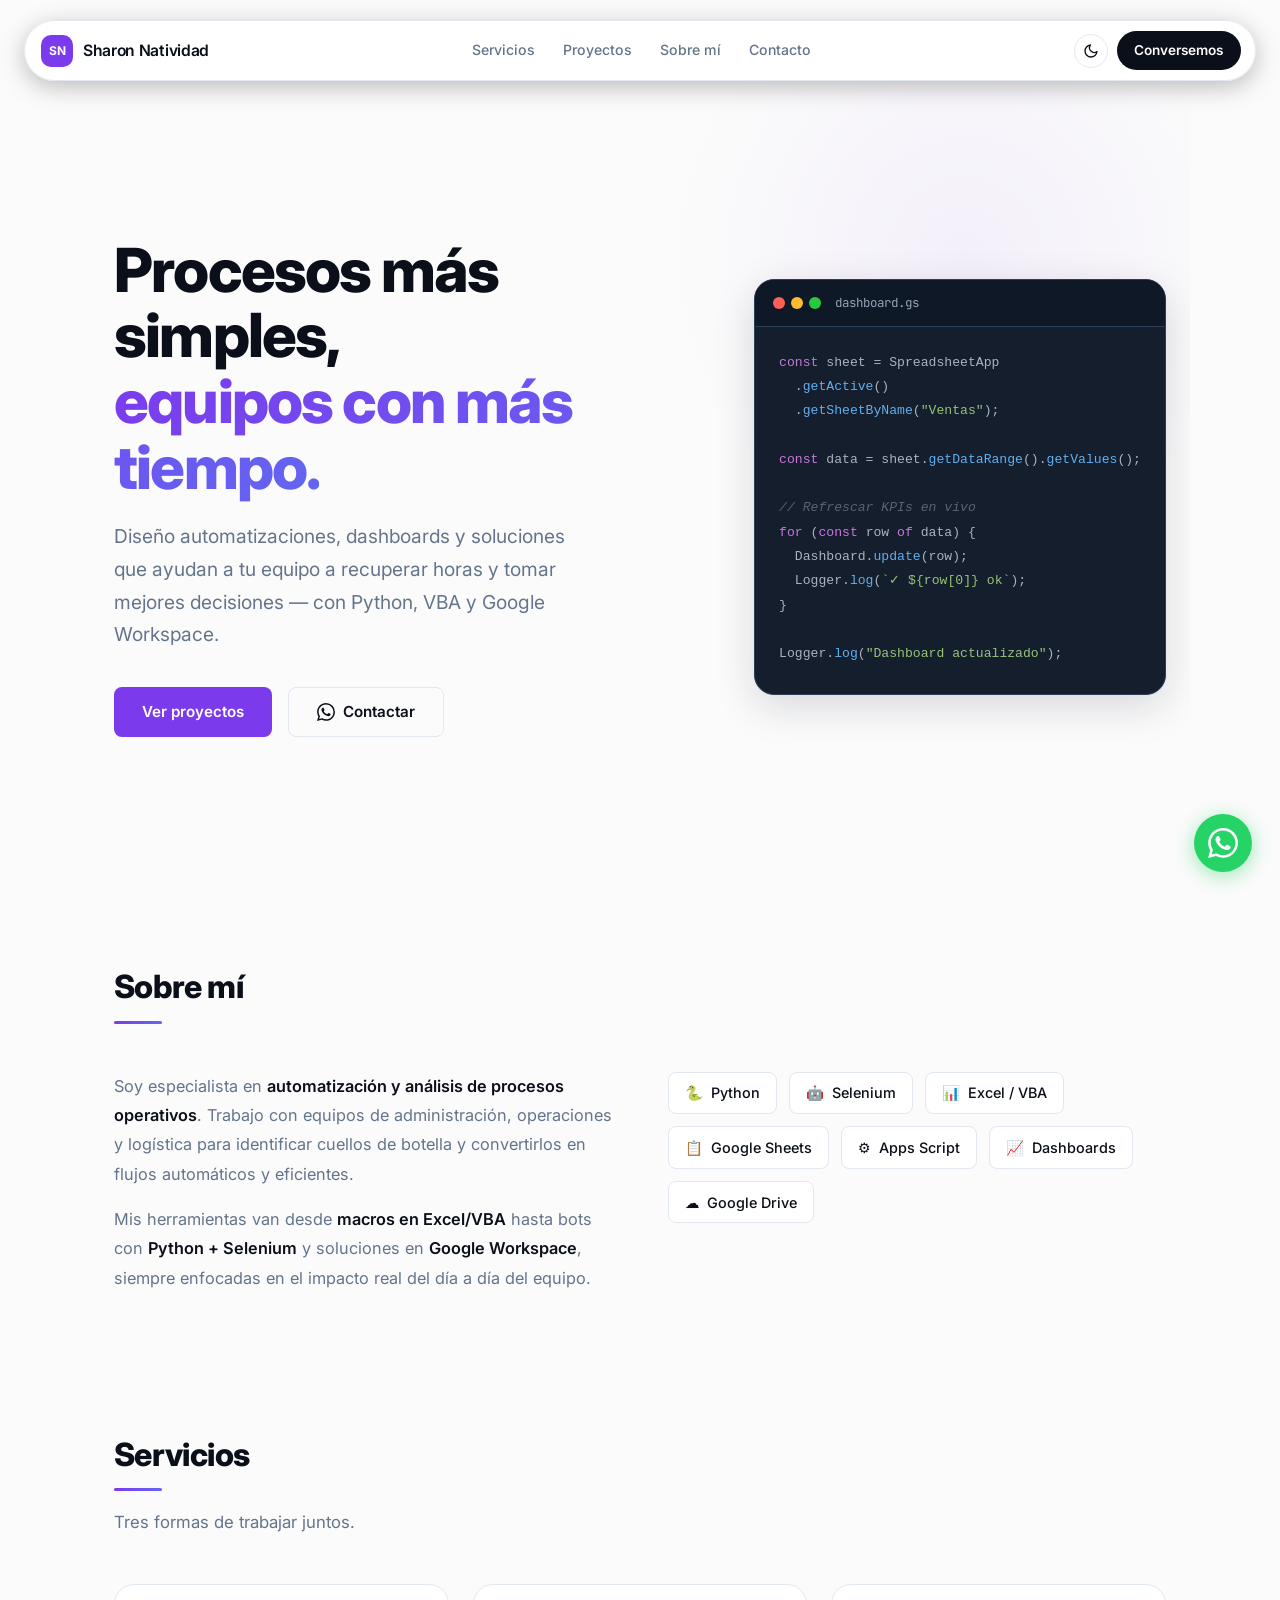
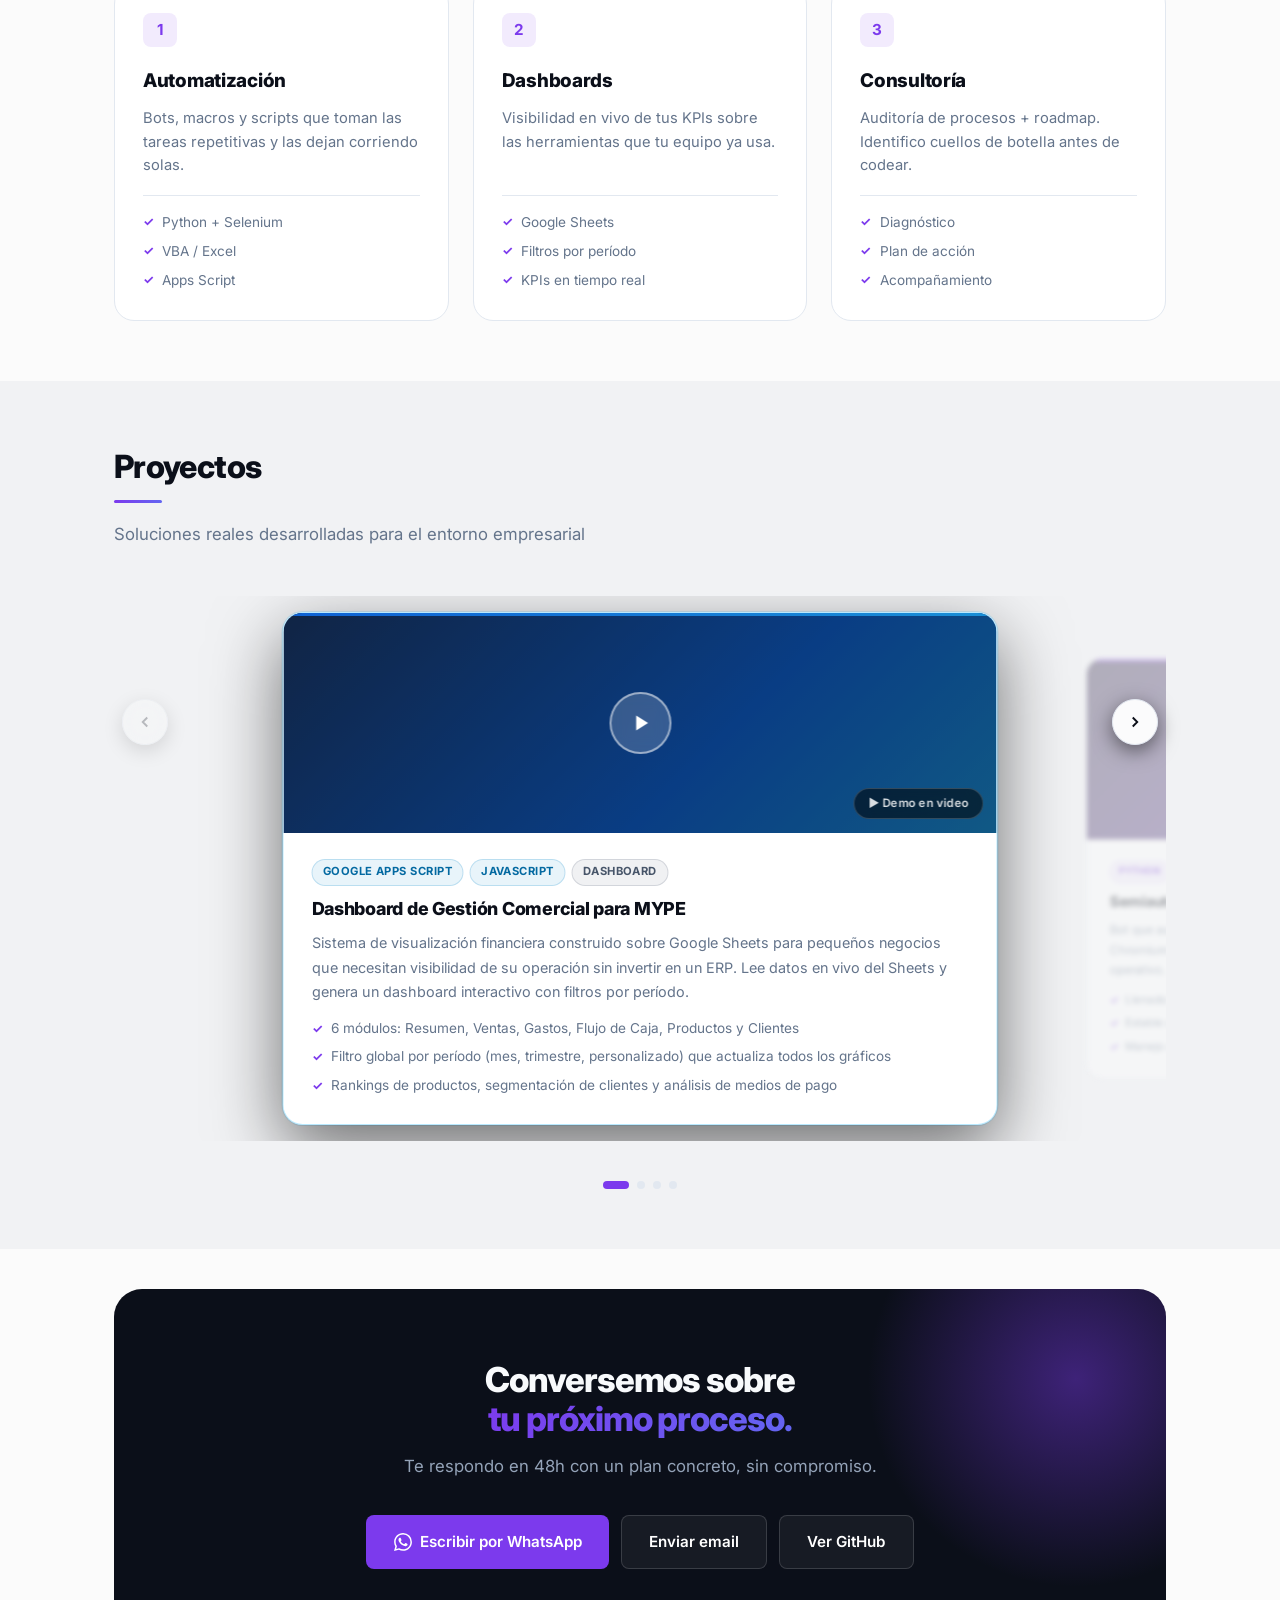
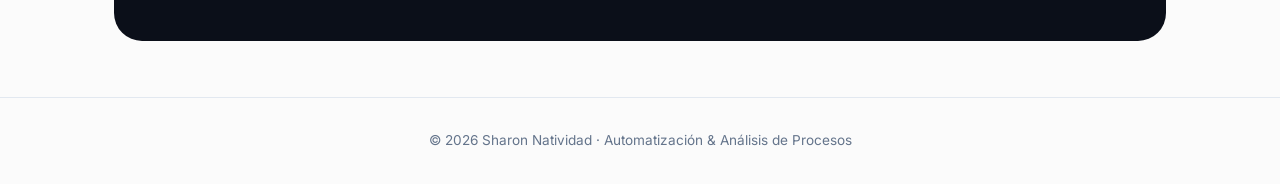
==== commit 8299955a: "Deleted hero tittle" ====
--- a/index.html
+++ b/index.html
@@ -38,8 +38,16 @@
         </nav>
         <div class="nav-actions">
             <button class="theme-toggle" id="themeToggle" aria-label="Cambiar tema">
-                <svg class="icon-sun" width="16" height="16" viewBox="0 0 24 24" fill="none" stroke="currentColor" stroke-width="2" stroke-linecap="round" stroke-linejoin="round"><circle cx="12" cy="12" r="4"></circle><path d="M12 2v2M12 20v2M4.93 4.93l1.41 1.41M17.66 17.66l1.41 1.41M2 12h2M20 12h2M4.93 19.07l1.41-1.41M17.66 6.34l1.41-1.41"/></svg>
-                <svg class="icon-moon" width="16" height="16" viewBox="0 0 24 24" fill="none" stroke="currentColor" stroke-width="2" stroke-linecap="round" stroke-linejoin="round"><path d="M21 12.79A9 9 0 1 1 11.21 3 7 7 0 0 0 21 12.79z"/></svg>
+                <svg class="icon-sun" width="16" height="16" viewBox="0 0 24 24" fill="none" stroke="currentColor"
+                    stroke-width="2" stroke-linecap="round" stroke-linejoin="round">
+                    <circle cx="12" cy="12" r="4"></circle>
+                    <path
+                        d="M12 2v2M12 20v2M4.93 4.93l1.41 1.41M17.66 17.66l1.41 1.41M2 12h2M20 12h2M4.93 19.07l1.41-1.41M17.66 6.34l1.41-1.41" />
+                </svg>
+                <svg class="icon-moon" width="16" height="16" viewBox="0 0 24 24" fill="none" stroke="currentColor"
+                    stroke-width="2" stroke-linecap="round" stroke-linejoin="round">
+                    <path d="M21 12.79A9 9 0 1 1 11.21 3 7 7 0 0 0 21 12.79z" />
+                </svg>
             </button>
             <a href="#contacto" class="btn-cta-nav">Conversemos</a>
             <button class="nav-hamburger" id="navToggle" aria-label="Abrir menú">
@@ -52,8 +60,9 @@
     <section class="hero" id="inicio">
         <div class="hero-bg-orb"></div>
         <div class="hero-left">
-            <span class="hero-tag">Automatización · Análisis · Dashboards</span>
-            <h1 class="hero-name">Procesos más simples,<br><span class="gradient-text">equipos con más tiempo.</span></h1>
+            <!--<span class="hero-tag">Automatización · Análisis · Dashboards</span>-->
+            <h1 class="hero-name">Procesos más simples,<br><span class="gradient-text">equipos con más tiempo.</span>
+            </h1>
             <p class="hero-subtitle">Diseño automatizaciones, dashboards y soluciones que ayudan a tu equipo
                 a recuperar horas y tomar mejores decisiones — con Python, VBA y Google Workspace.</p>
             <div class="hero-cta">
@@ -182,7 +191,9 @@
                             <div class="card-thumb thumb-1" data-video="assets/demo-cafe-aroma.mp4">
                                 <div class="card-thumb-overlay">
                                     <div class="play-circle">
-                                        <svg viewBox="0 0 24 24" fill="white" width="26" height="26"><path d="M8 5v14l11-7z"/></svg>
+                                        <svg viewBox="0 0 24 24" fill="white" width="26" height="26">
+                                            <path d="M8 5v14l11-7z" />
+                                        </svg>
                                     </div>
                                 </div>
                                 <span class="demo-badge">▶ Demo en video</span>
@@ -194,11 +205,15 @@
                                     <span class="tag t-gray">Dashboard</span>
                                 </div>
                                 <h3>Dashboard de Gestión Comercial para MYPE</h3>
-                                <p>Sistema de visualización financiera construido sobre Google Sheets para pequeños negocios que necesitan visibilidad de su operación sin invertir en un ERP. Lee datos en vivo del Sheets y genera un dashboard interactivo con filtros por período.</p>
+                                <p>Sistema de visualización financiera construido sobre Google Sheets para pequeños
+                                    negocios que necesitan visibilidad de su operación sin invertir en un ERP. Lee datos
+                                    en vivo del Sheets y genera un dashboard interactivo con filtros por período.</p>
                                 <ul class="card-list">
                                     <li>6 módulos: Resumen, Ventas, Gastos, Flujo de Caja, Productos y Clientes</li>
-                                    <li>Filtro global por período (mes, trimestre, personalizado) que actualiza todos los gráficos</li>
-                                    <li>Rankings de productos, segmentación de clientes y análisis de medios de pago</li>
+                                    <li>Filtro global por período (mes, trimestre, personalizado) que actualiza todos
+                                        los gráficos</li>
+                                    <li>Rankings de productos, segmentación de clientes y análisis de medios de pago
+                                    </li>
                                 </ul>
                             </div>
                         </article>
@@ -330,7 +345,8 @@
                     <a href="https://wa.me/51949782397?text=Hola%20Sharon%2C%20vi%20tu%20portafolio%20y%20me%20interesa%20hablar%20contigo"
                         class="btn btn-primary" target="_blank" rel="noopener">
                         <svg class="btn-icon" viewBox="0 0 24 24" fill="currentColor">
-                            <path d="M17.472 14.382c-.297-.149-1.758-.867-2.03-.967-.273-.099-.471-.148-.67.15-.197.297-.767.966-.94 1.164-.173.199-.347.223-.644.075-.297-.15-1.255-.463-2.39-1.475-.883-.788-1.48-1.761-1.653-2.059-.173-.297-.018-.458.13-.606.134-.133.298-.347.446-.52.149-.174.198-.298.298-.497.099-.198.05-.371-.025-.52-.075-.149-.669-1.612-.916-2.207-.242-.579-.487-.5-.669-.51-.173-.008-.371-.01-.57-.01-.198 0-.52.074-.792.372-.272.297-1.04 1.016-1.04 2.479 0 1.462 1.065 2.875 1.213 3.074.149.198 2.096 3.2 5.077 4.487.709.306 1.262.489 1.694.625.712.227 1.36.195 1.871.118.571-.085 1.758-.719 2.006-1.413.248-.694.248-1.289.173-1.413-.074-.124-.272-.198-.57-.347m-5.421 7.403h-.004a9.87 9.87 0 01-5.031-1.378l-.361-.214-3.741.982.998-3.648-.235-.374a9.86 9.86 0 01-1.51-5.26c.001-5.45 4.436-9.884 9.888-9.884 2.64 0 5.122 1.03 6.988 2.898a9.825 9.825 0 012.893 6.994c-.003 5.45-4.437 9.884-9.885 9.884m8.413-18.297A11.815 11.815 0 0012.05 0C5.495 0 .16 5.335.157 11.892c0 2.096.547 4.142 1.588 5.945L.057 24l6.305-1.654a11.882 11.882 0 005.683 1.448h.005c6.554 0 11.89-5.335 11.893-11.893a11.821 11.821 0 00-3.48-8.413Z" />
+                            <path
+                                d="M17.472 14.382c-.297-.149-1.758-.867-2.03-.967-.273-.099-.471-.148-.67.15-.197.297-.767.966-.94 1.164-.173.199-.347.223-.644.075-.297-.15-1.255-.463-2.39-1.475-.883-.788-1.48-1.761-1.653-2.059-.173-.297-.018-.458.13-.606.134-.133.298-.347.446-.52.149-.174.198-.298.298-.497.099-.198.05-.371-.025-.52-.075-.149-.669-1.612-.916-2.207-.242-.579-.487-.5-.669-.51-.173-.008-.371-.01-.57-.01-.198 0-.52.074-.792.372-.272.297-1.04 1.016-1.04 2.479 0 1.462 1.065 2.875 1.213 3.074.149.198 2.096 3.2 5.077 4.487.709.306 1.262.489 1.694.625.712.227 1.36.195 1.871.118.571-.085 1.758-.719 2.006-1.413.248-.694.248-1.289.173-1.413-.074-.124-.272-.198-.57-.347m-5.421 7.403h-.004a9.87 9.87 0 01-5.031-1.378l-.361-.214-3.741.982.998-3.648-.235-.374a9.86 9.86 0 01-1.51-5.26c.001-5.45 4.436-9.884 9.888-9.884 2.64 0 5.122 1.03 6.988 2.898a9.825 9.825 0 012.893 6.994c-.003 5.45-4.437 9.884-9.885 9.884m8.413-18.297A11.815 11.815 0 0012.05 0C5.495 0 .16 5.335.157 11.892c0 2.096.547 4.142 1.588 5.945L.057 24l6.305-1.654a11.882 11.882 0 005.683 1.448h.005c6.554 0 11.89-5.335 11.893-11.893a11.821 11.821 0 00-3.48-8.413Z" />
                         </svg>
                         Escribir por WhatsApp
                     </a>
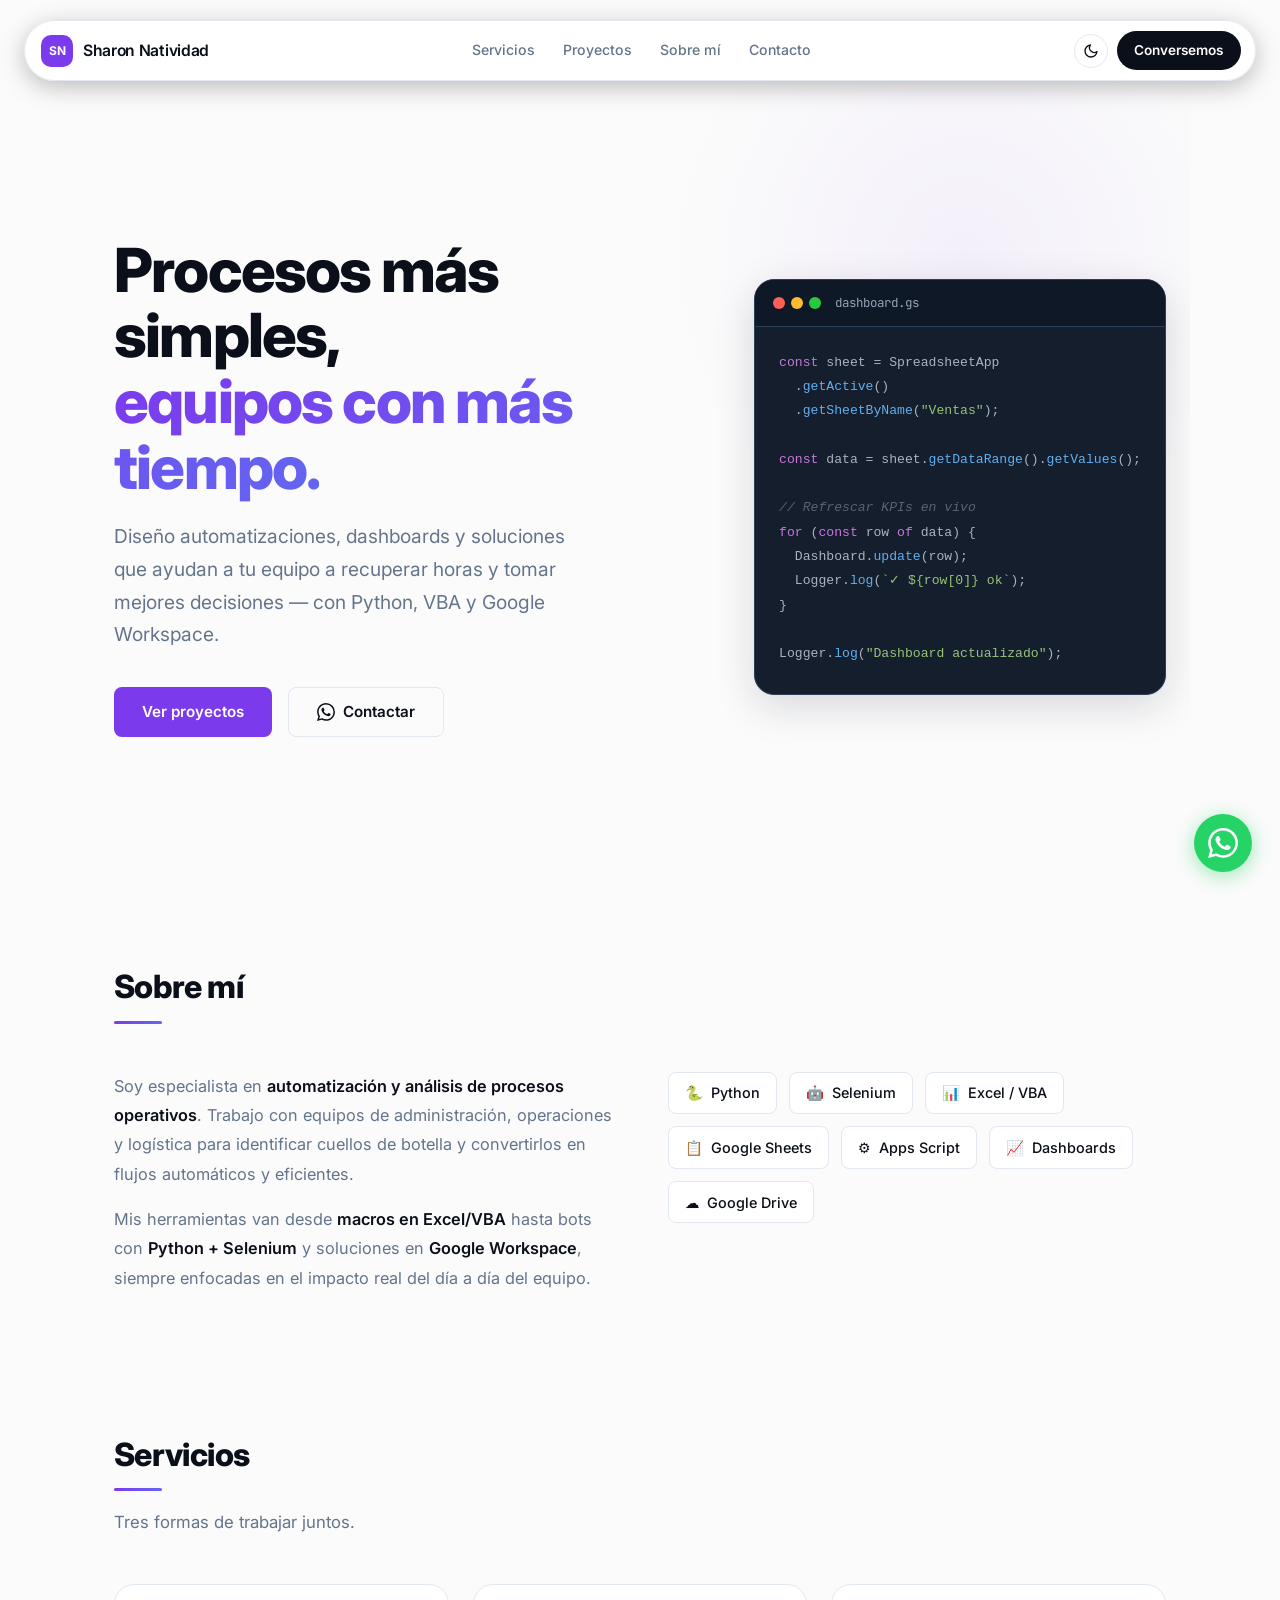
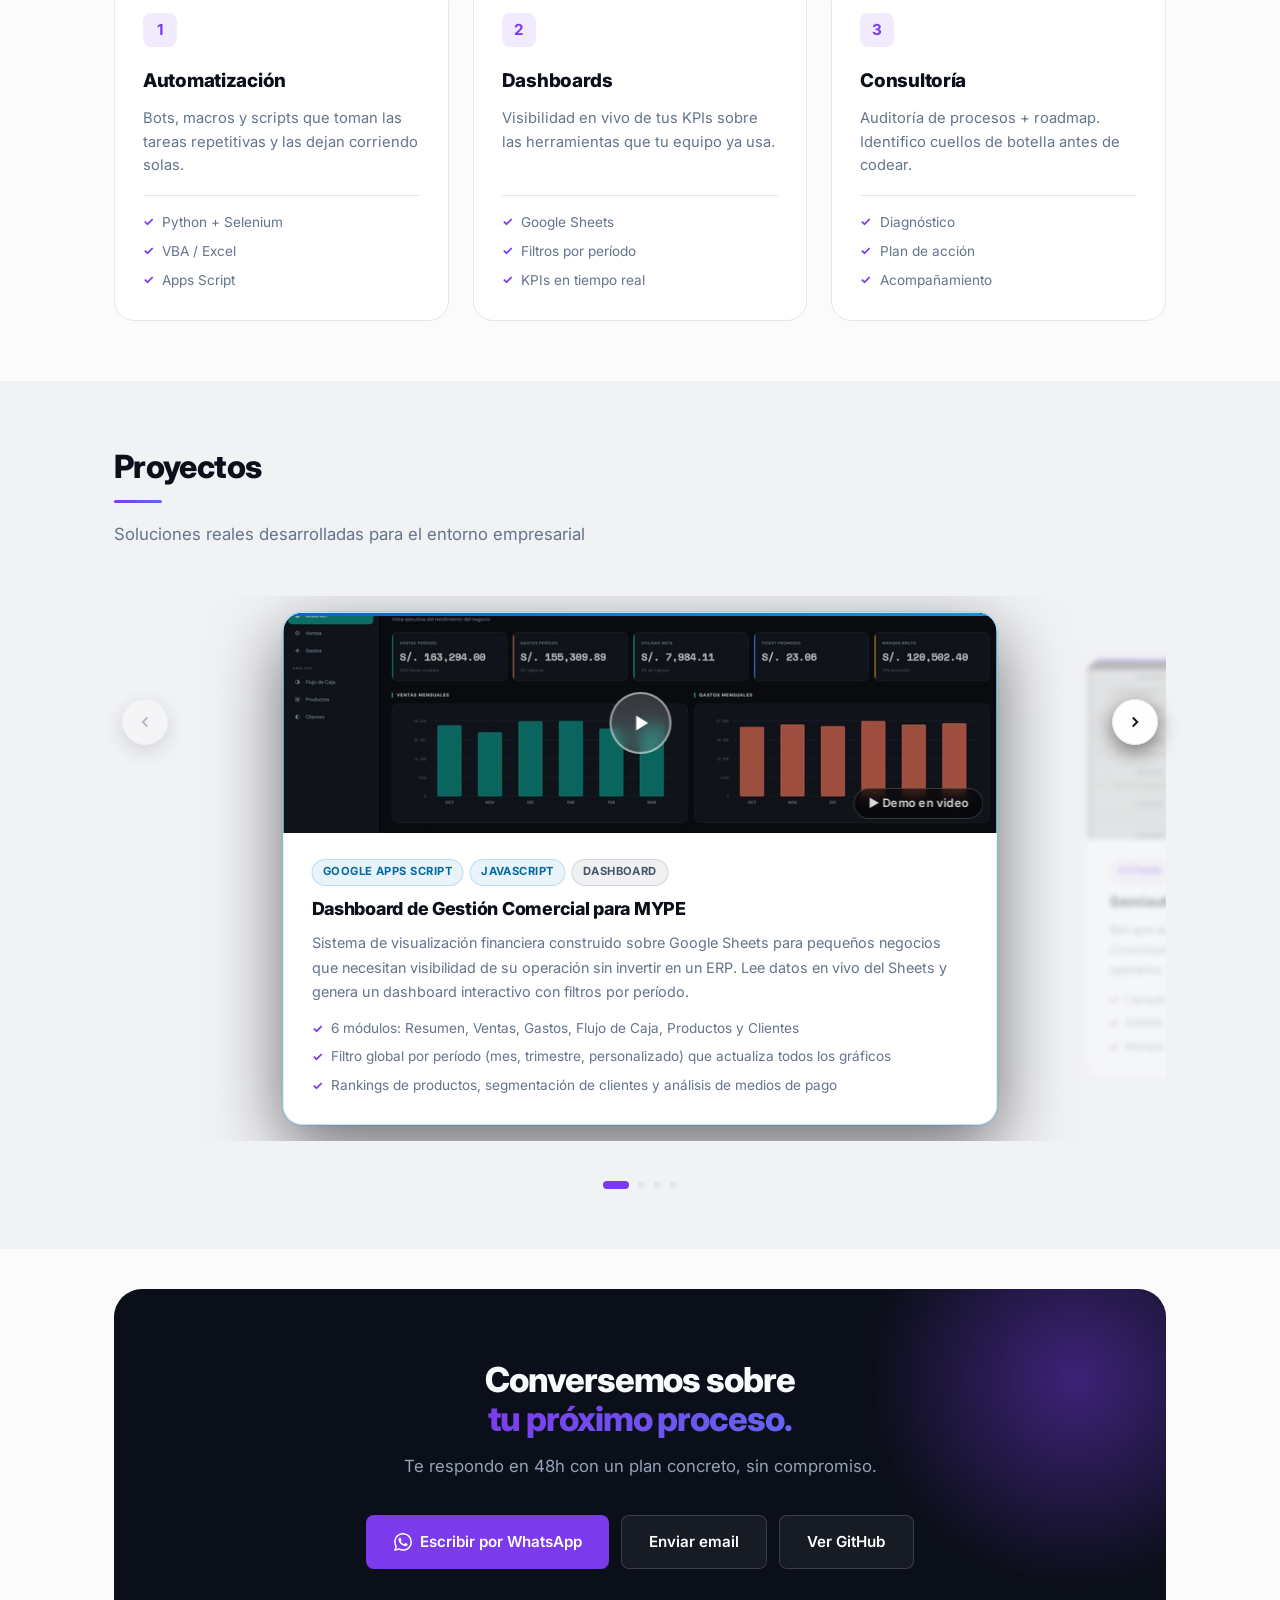
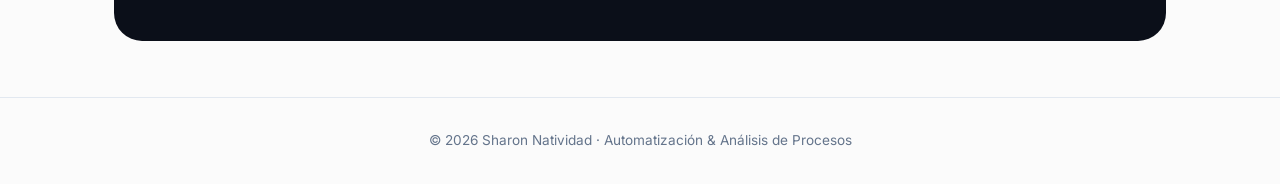
==== commit 7478c964: "Load a preview" ====
--- a/index.html
+++ b/index.html
@@ -11,7 +11,7 @@
     <link
         href="https://fonts.googleapis.com/css2?family=Inter:wght@300;400;500;600;700;800&family=JetBrains+Mono:wght@400;500&display=swap"
         rel="stylesheet">
-    <link rel="stylesheet" href="styles.css?v=10">
+    <link rel="stylesheet" href="styles.css?v=11">
     <script>
         (function () {
             var saved = localStorage.getItem('theme');
--- a/styles.css
+++ b/styles.css
@@ -235,14 +235,14 @@
 
 /* ===== CARD THUMBNAIL ===== */
 .card-thumb { position: relative; height: 220px; overflow: hidden; cursor: pointer; flex-shrink: 0; }
-.thumb-1 { background: linear-gradient(135deg, #1a3a6e 0%, #0f62d4 60%, #1a8fd6 100%); }
-.thumb-2 { background: linear-gradient(135deg, #2a1755 0%, #6d28d9 60%, #9333ea 100%); }
-.thumb-3 { background: linear-gradient(135deg, #0d3d22 0%, #16a34a 60%, #22c55e 100%); }
-.thumb-4 { background: linear-gradient(135deg, #431200 0%, #c2410c 60%, #ea580c 100%); }
+.thumb-1 { background: url('assets/poster-cafe-aroma.jpg')  center/cover no-repeat, linear-gradient(135deg, #1a3a6e 0%, #0f62d4 60%, #1a8fd6 100%); }
+.thumb-2 { background: url('assets/poster-selenium.jpg')    center/cover no-repeat, linear-gradient(135deg, #2a1755 0%, #6d28d9 60%, #9333ea 100%); }
+.thumb-3 { background: url('assets/poster-cajachica.jpg')   center/cover no-repeat, linear-gradient(135deg, #0d3d22 0%, #16a34a 60%, #22c55e 100%); }
+.thumb-4 { background: url('assets/poster-combustible.jpg') center/cover no-repeat, linear-gradient(135deg, #431200 0%, #c2410c 60%, #ea580c 100%); }
 
 .card-thumb-video { width: 100%; height: 100%; object-fit: cover; display: block; position: absolute; inset: 0; }
-.card-thumb-overlay { position: absolute; inset: 0; display: flex; align-items: center; justify-content: center; background: rgba(0, 0, 0, 0.38); transition: background var(--transition); z-index: 1; }
-.card-thumb:hover .card-thumb-overlay { background: rgba(0, 0, 0, 0.2); }
+.card-thumb-overlay { position: absolute; inset: 0; display: flex; align-items: center; justify-content: center; background: rgba(0, 0, 0, 0.25); transition: background var(--transition); z-index: 1; }
+.card-thumb:hover .card-thumb-overlay { background: rgba(0, 0, 0, 0.1); }
 .play-circle { width: 62px; height: 62px; border-radius: 50%; background: rgba(255,255,255,0.18); backdrop-filter: blur(8px); -webkit-backdrop-filter: blur(8px); border: 2px solid rgba(255,255,255,0.5); display: flex; align-items: center; justify-content: center; transition: all var(--transition); }
 .card-thumb:hover .play-circle { background: rgba(255,255,255,0.3); transform: scale(1.12); }
 
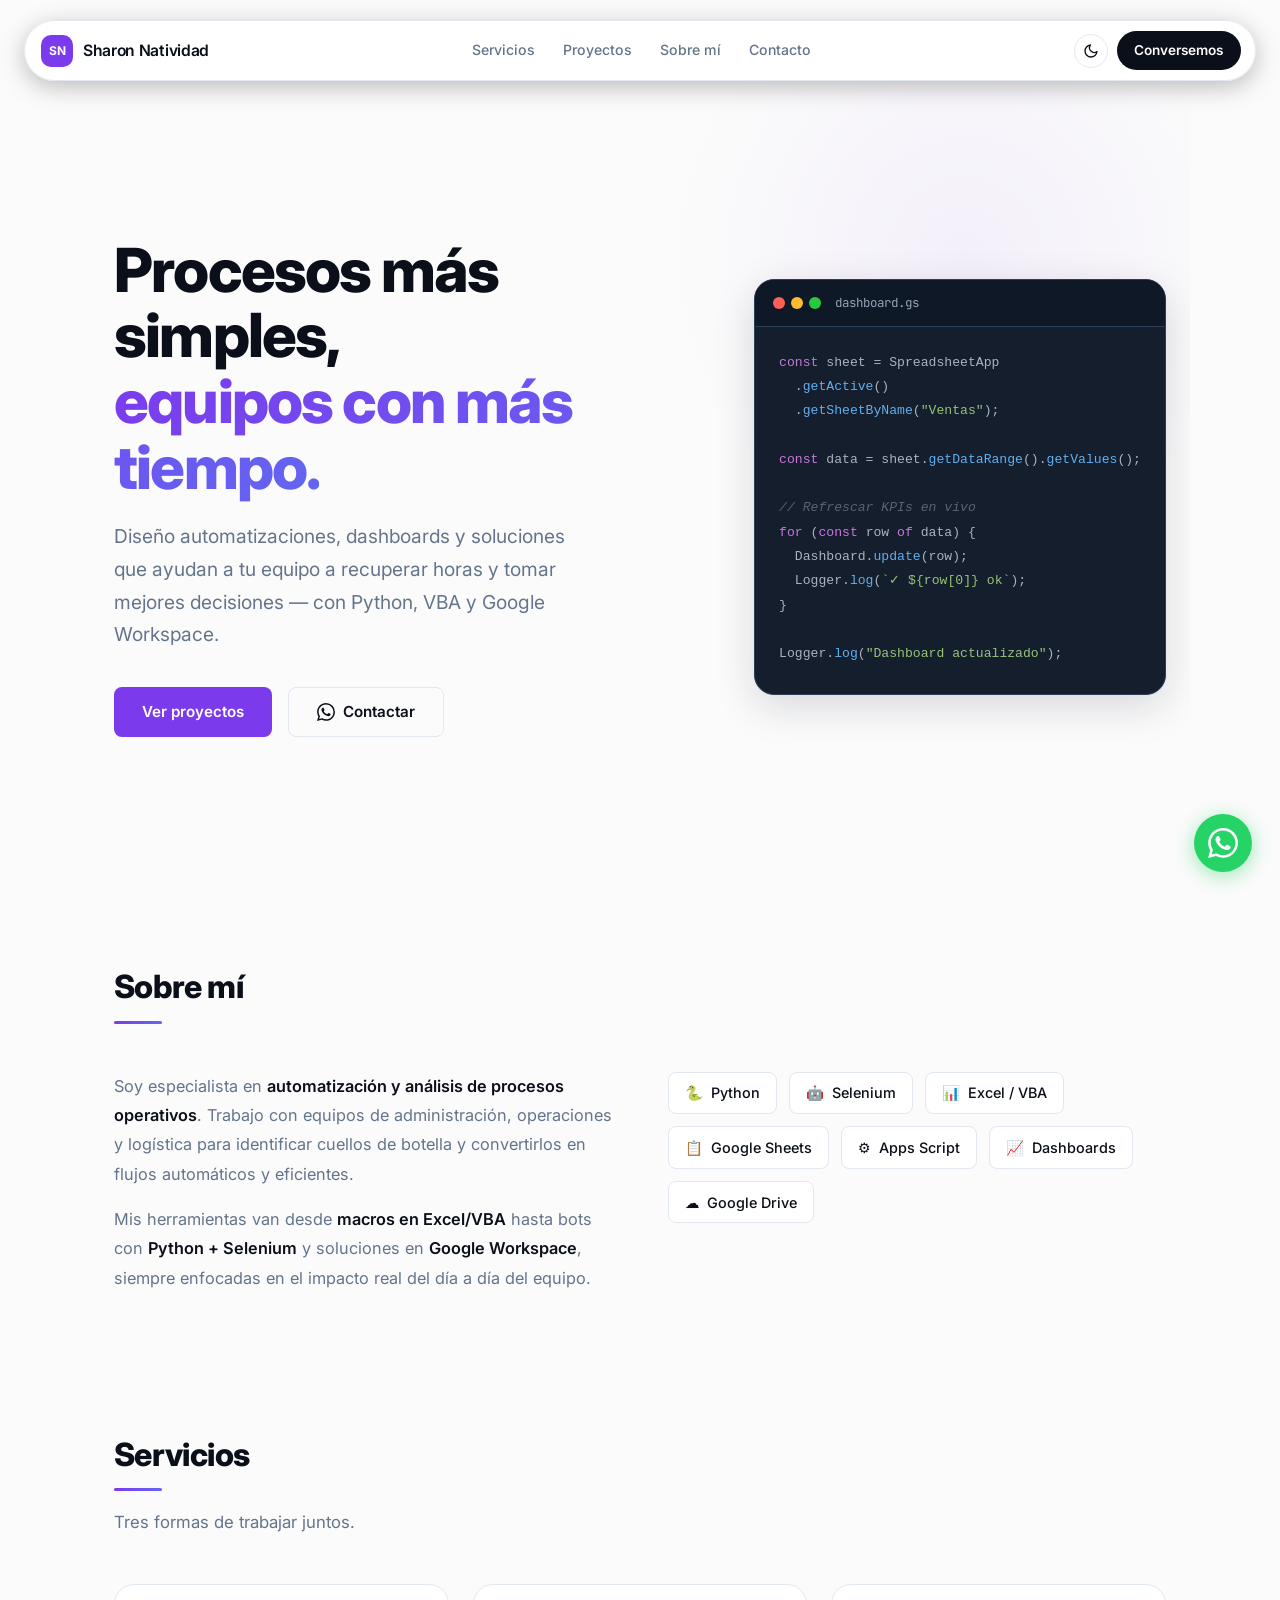
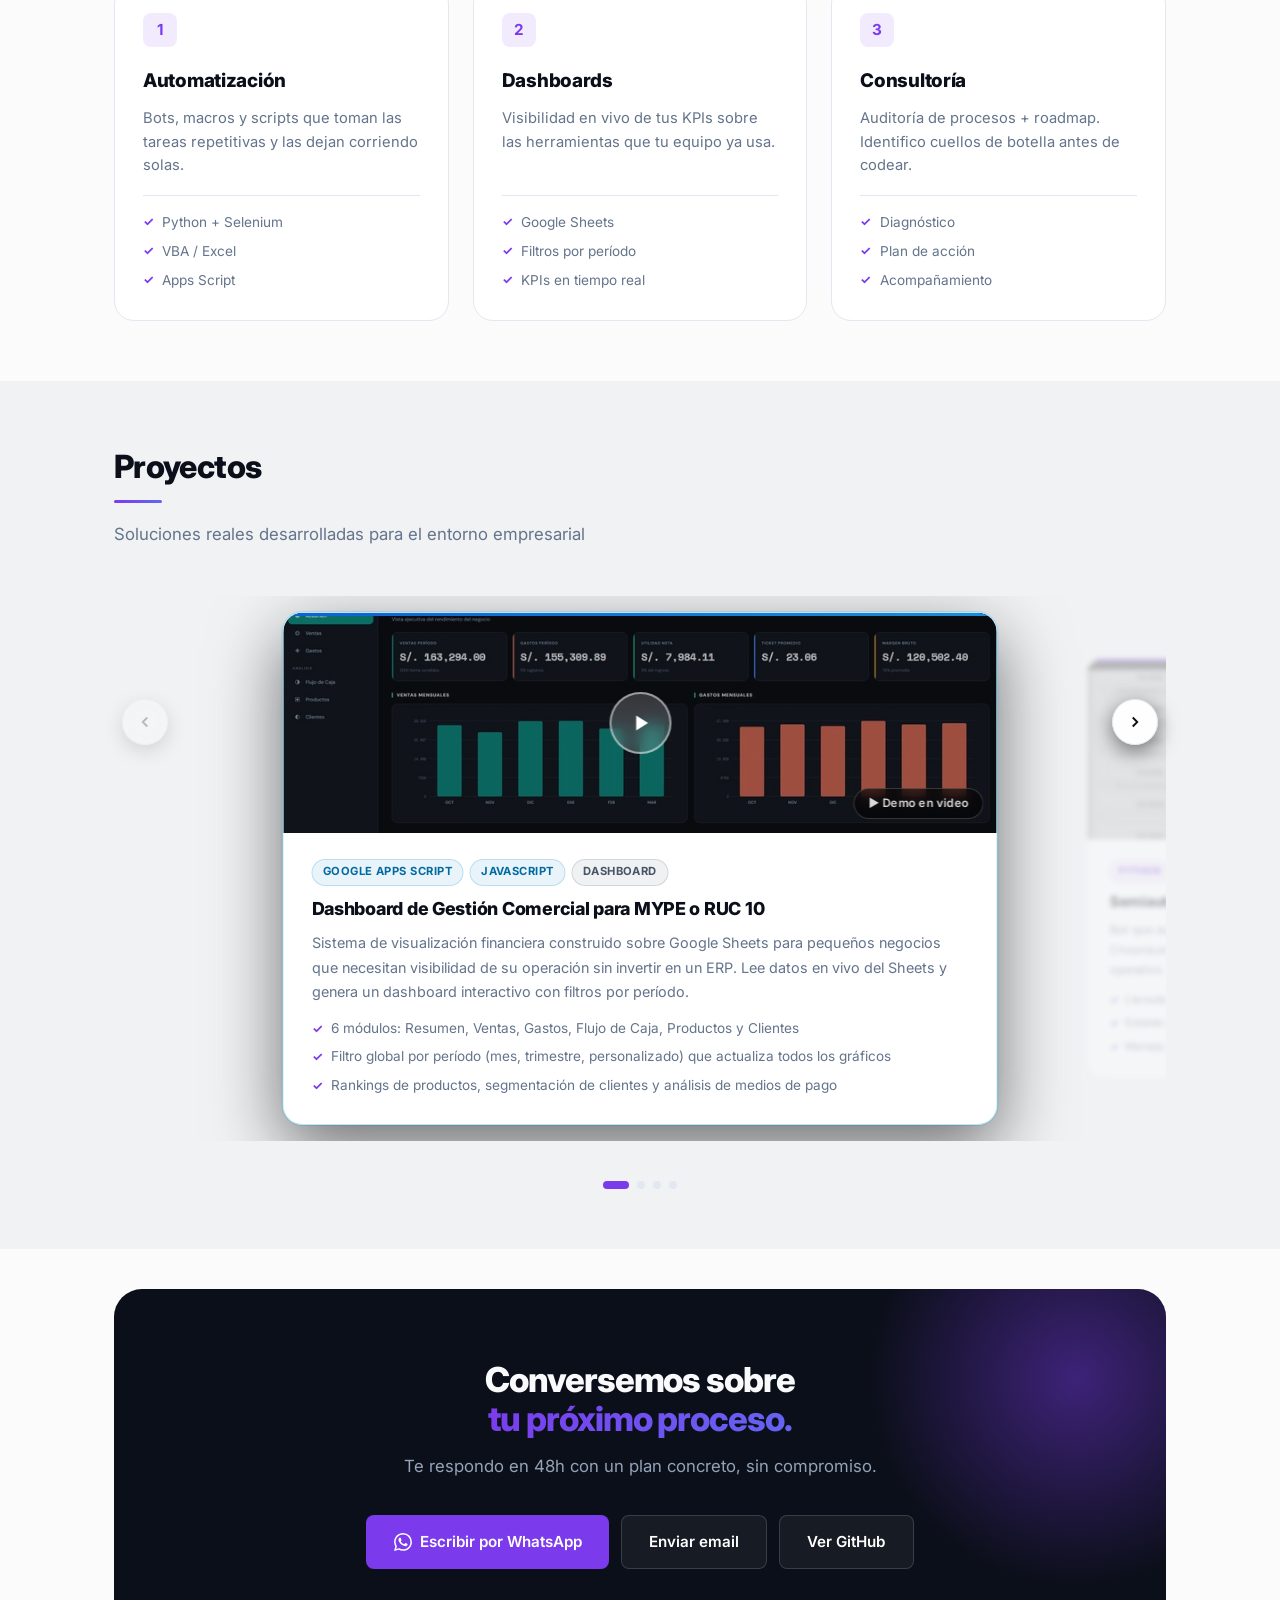
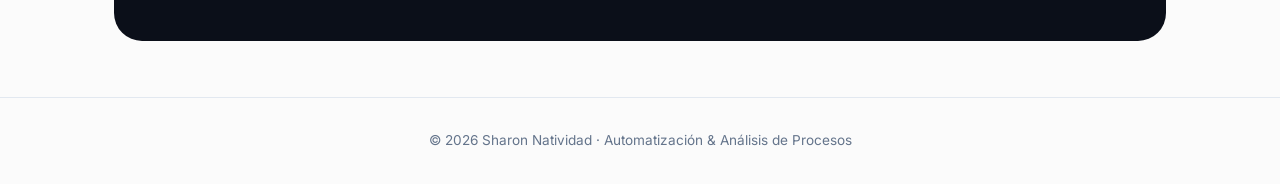
==== commit 3392afcc: "add word a tittle" ====
--- a/index.html
+++ b/index.html
@@ -204,7 +204,7 @@
                                     <span class="tag t-blue">JavaScript</span>
                                     <span class="tag t-gray">Dashboard</span>
                                 </div>
-                                <h3>Dashboard de Gestión Comercial para MYPE</h3>
+                                <h3>Dashboard de Gestión Comercial para MYPE o RUC 10</h3>
                                 <p>Sistema de visualización financiera construido sobre Google Sheets para pequeños
                                     negocios que necesitan visibilidad de su operación sin invertir en un ERP. Lee datos
                                     en vivo del Sheets y genera un dashboard interactivo con filtros por período.</p>
@@ -298,7 +298,8 @@
                                 </div>
                                 <h3>Asignación de Combustible por Negocio</h3>
                                 <p>Macro Excel para la gestión de combustible de flota. El asistente registra los viajes
-                                    por vehículo (MINIVAN / CAMIÓN), cierra el corte y el sistema distribuye el costo
+                                    por vehículo (PLACA_XXX / PLACA_YYY), cierra el corte y el sistema distribuye el
+                                    costo
                                     entre negocios automáticamente.</p>
                                 <ul class="card-list">
                                     <li>Gestión de cortes por vehículo</li>
